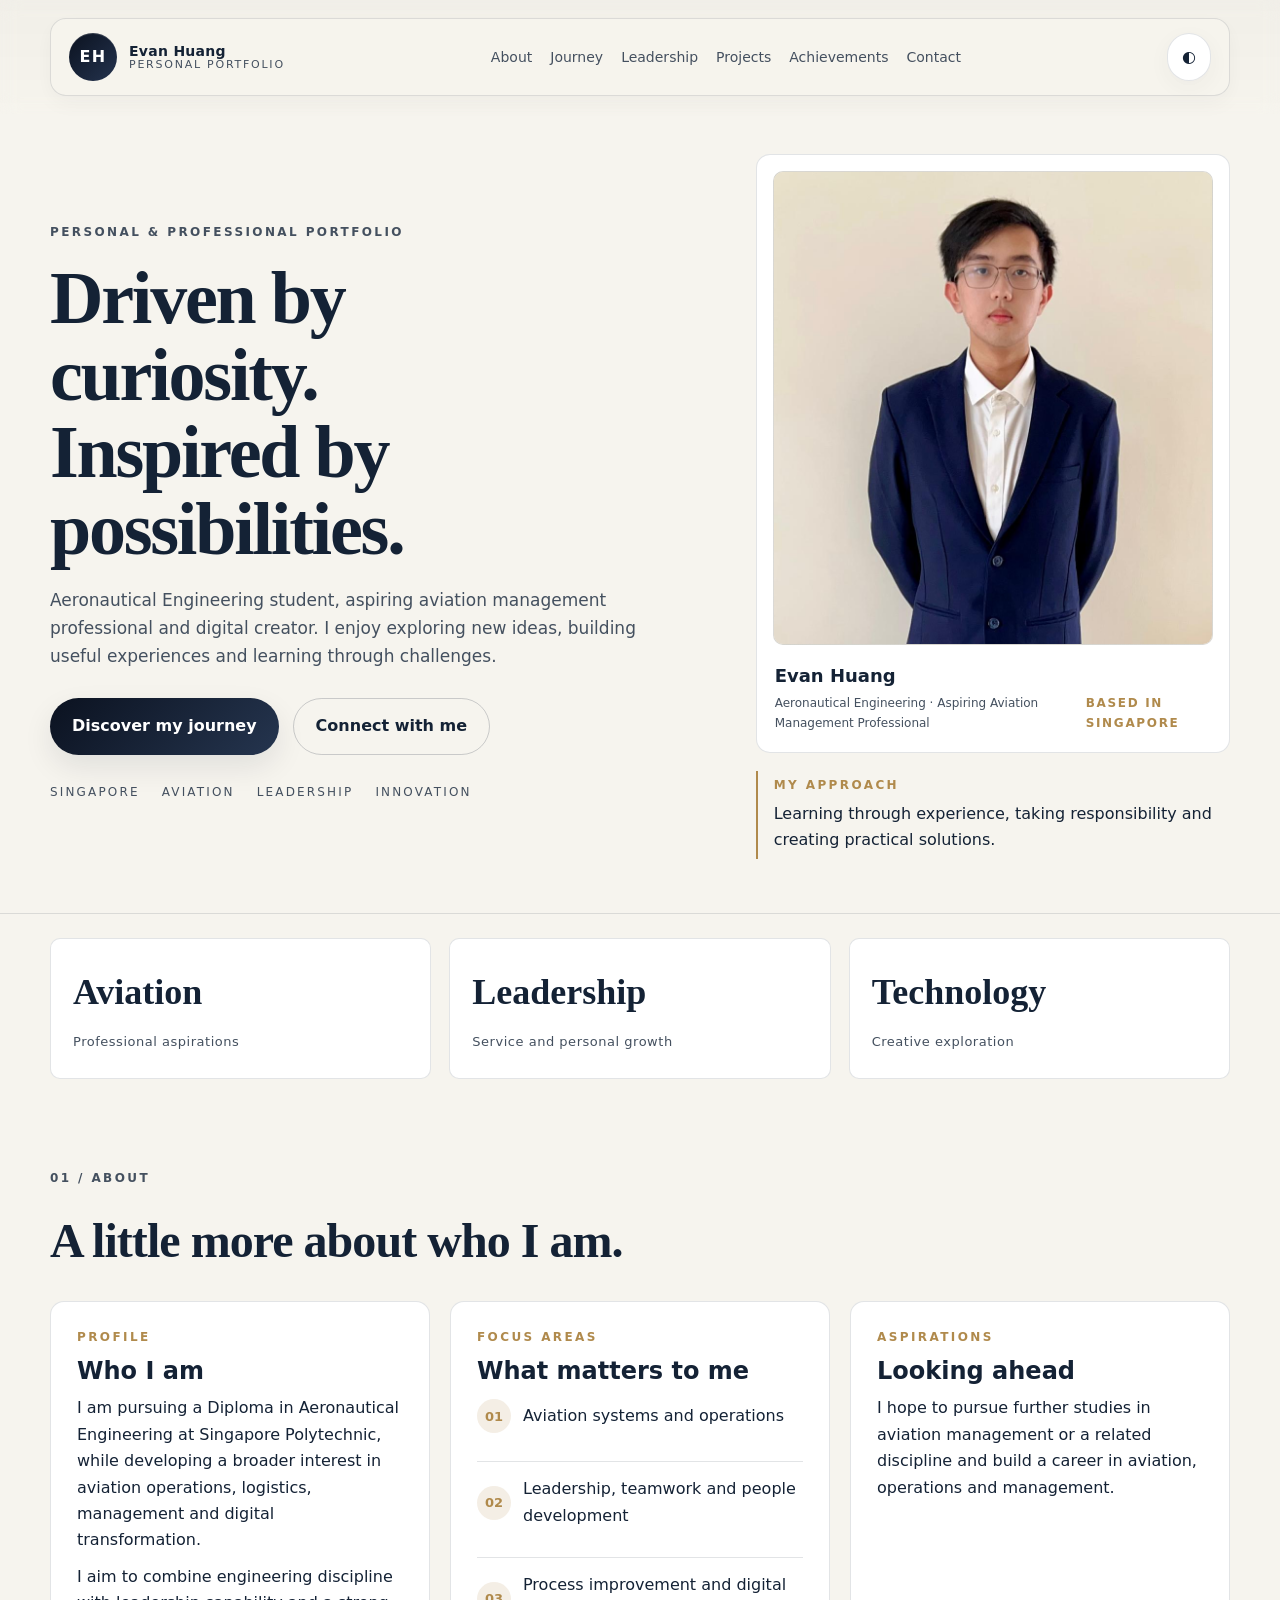
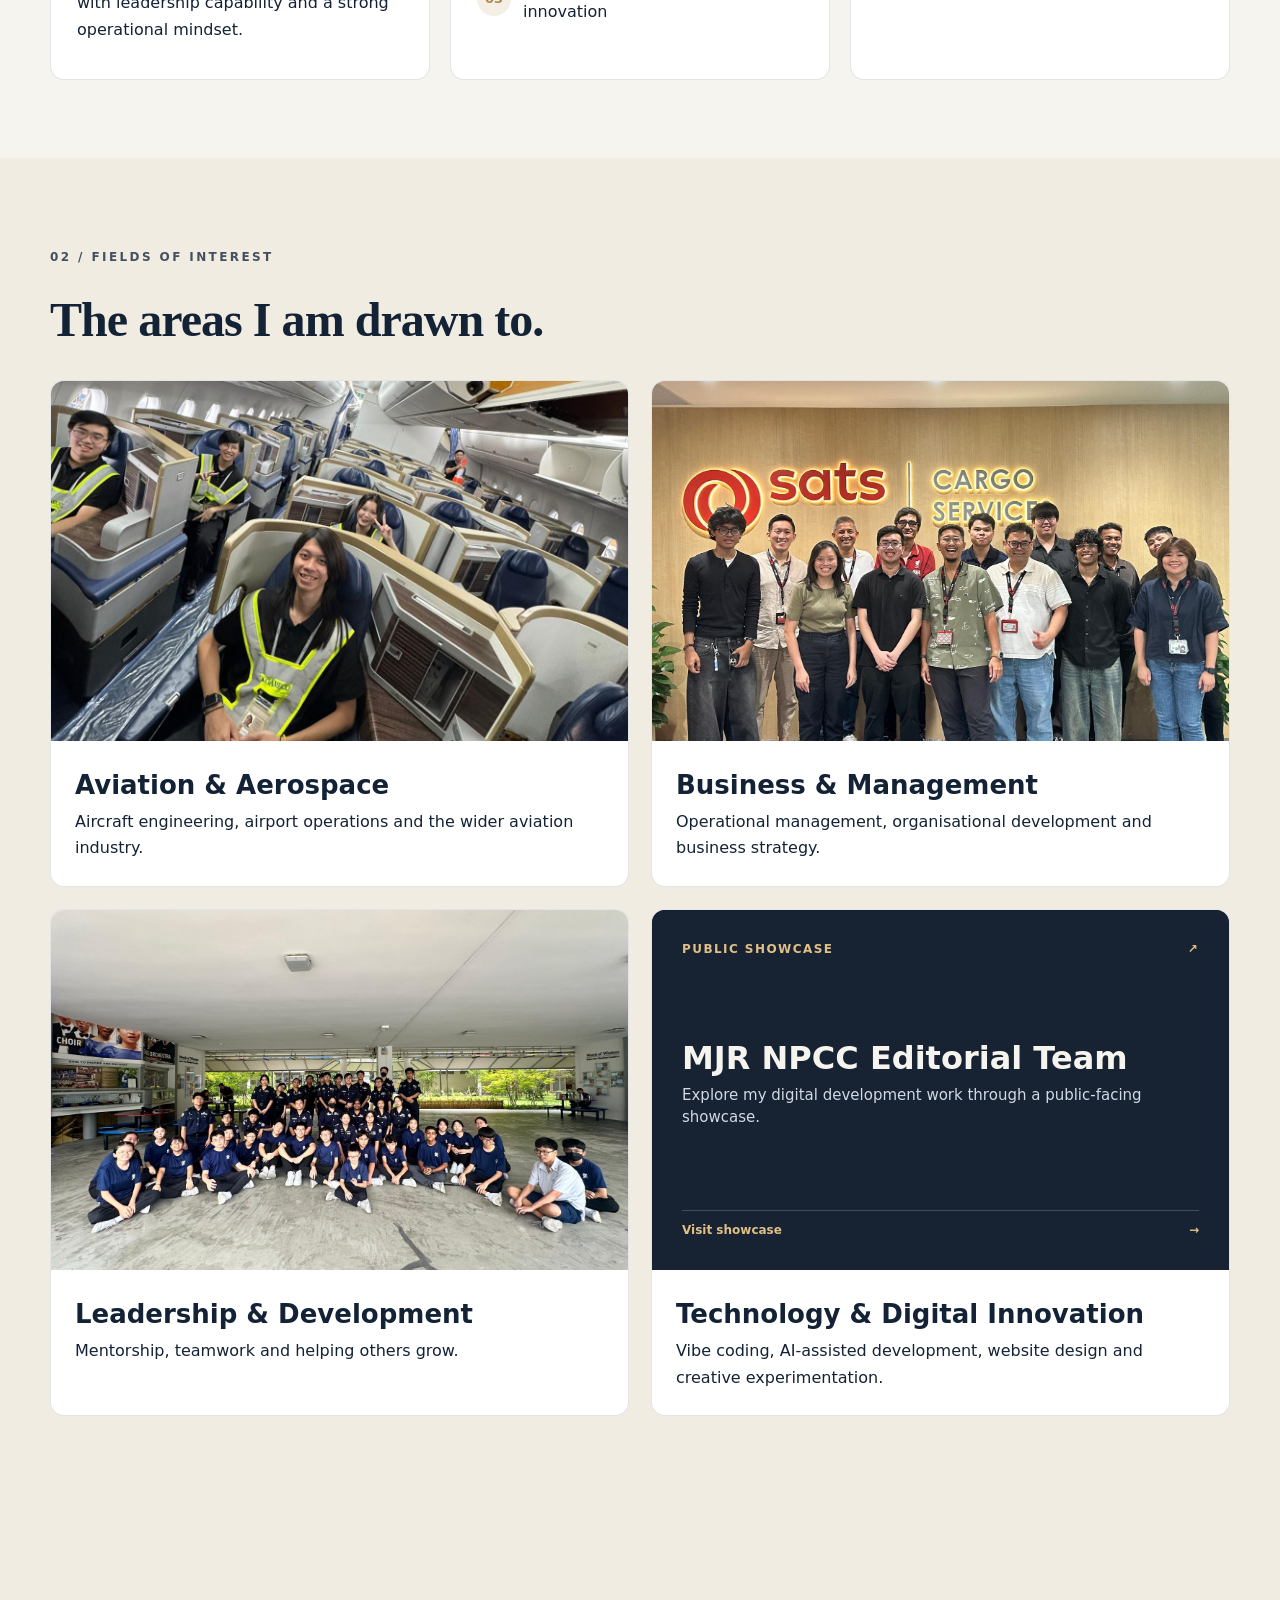
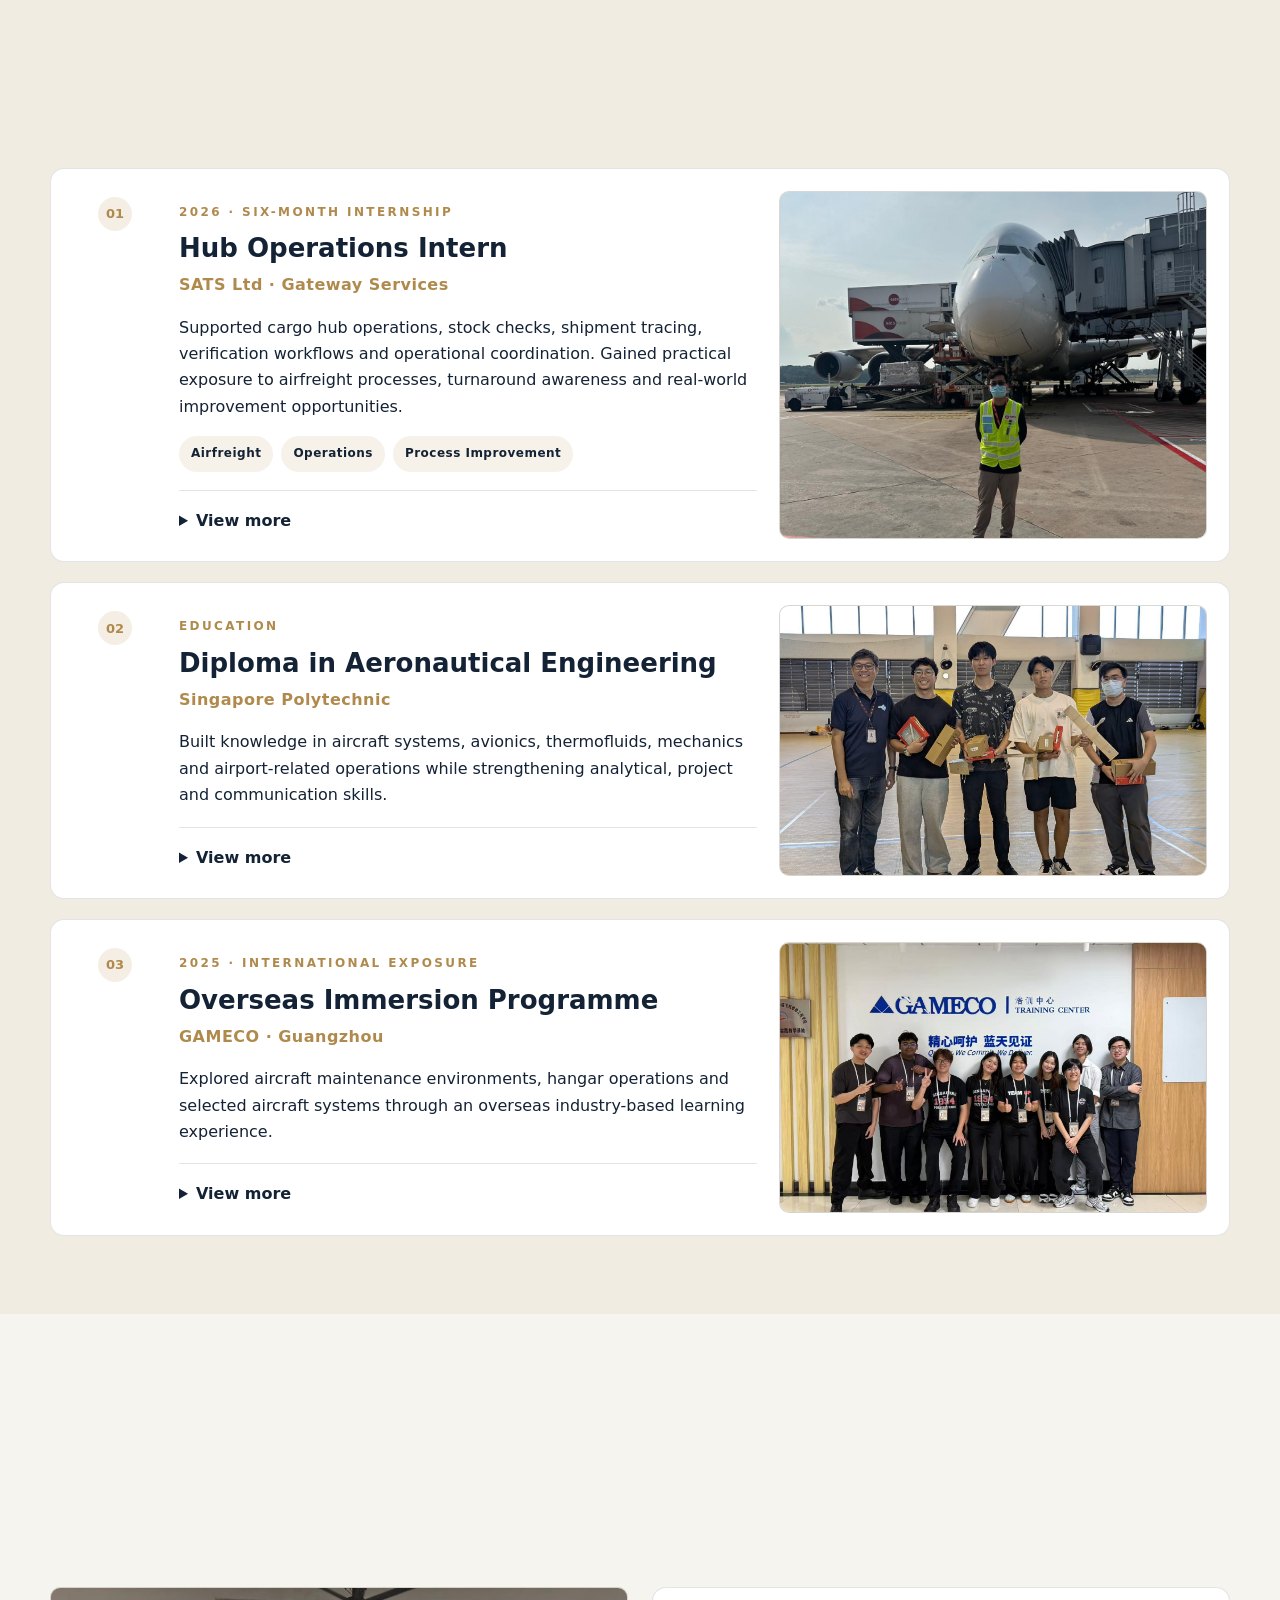
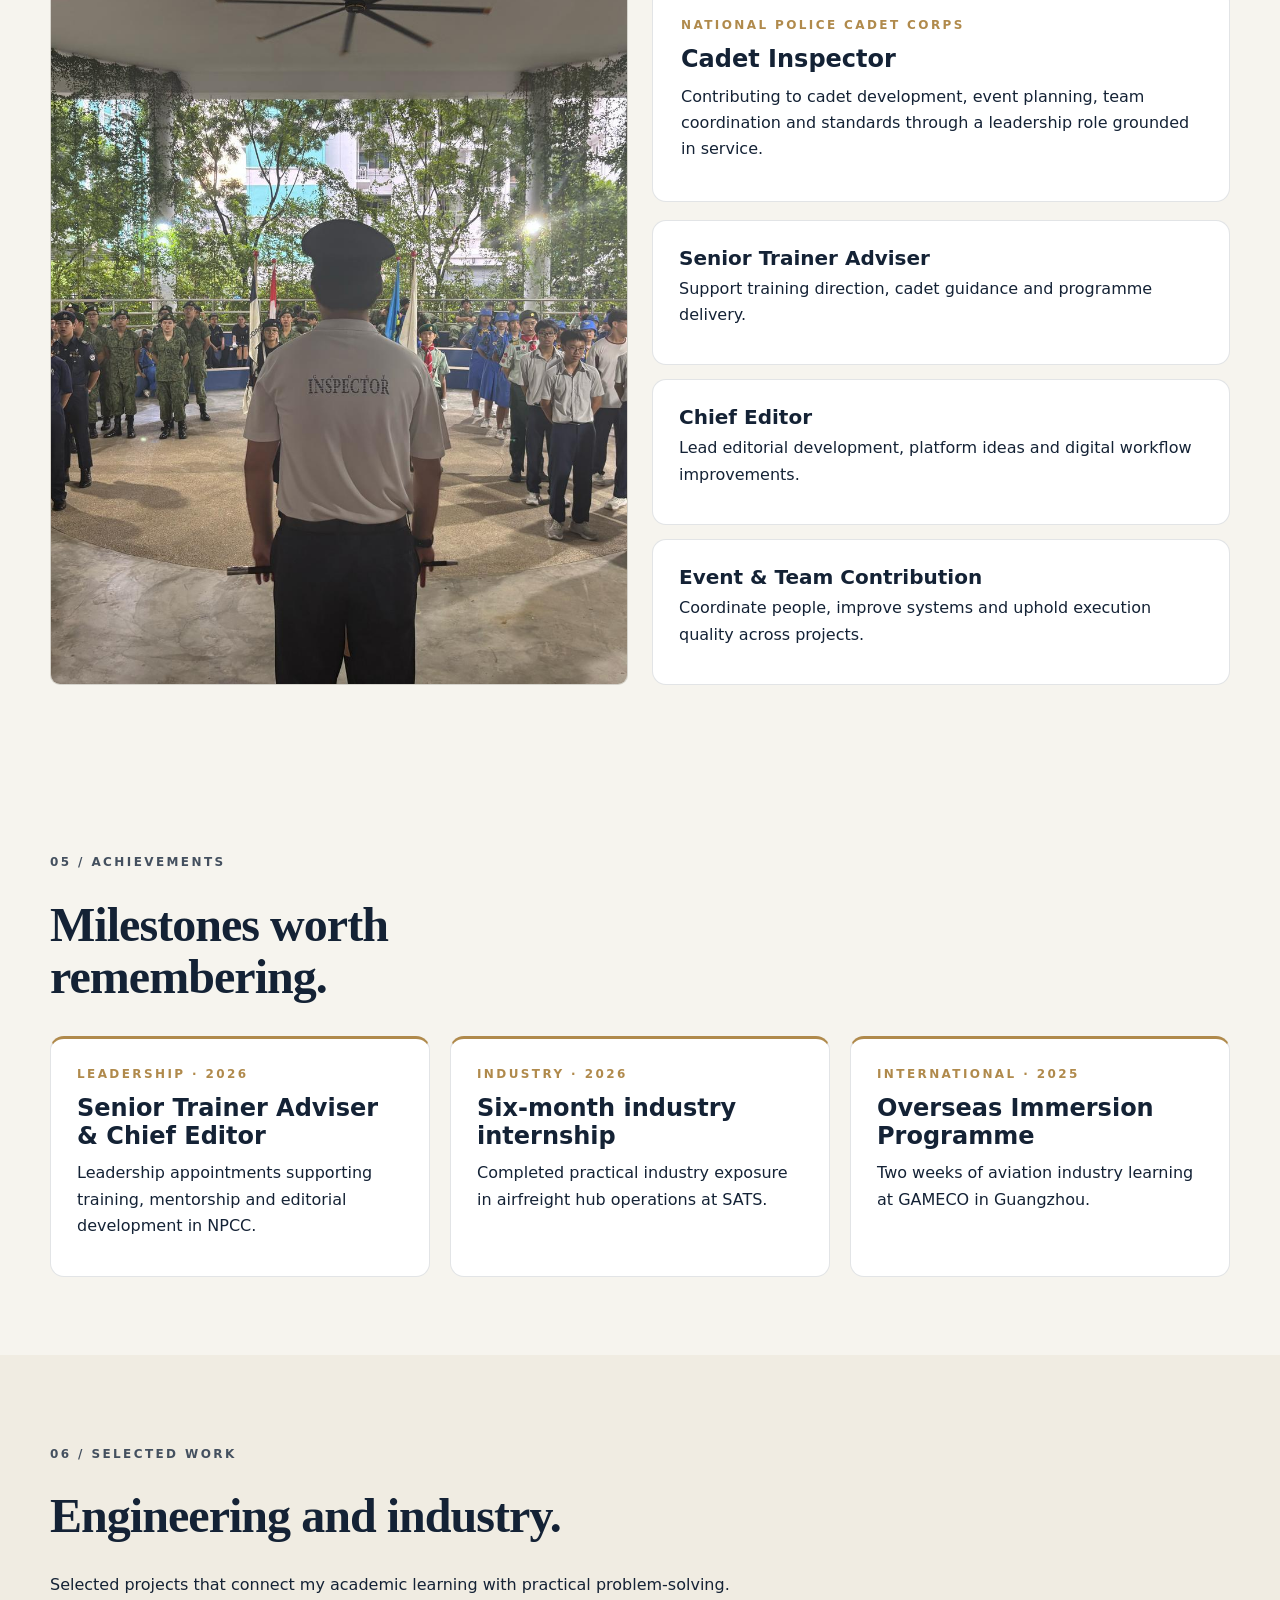
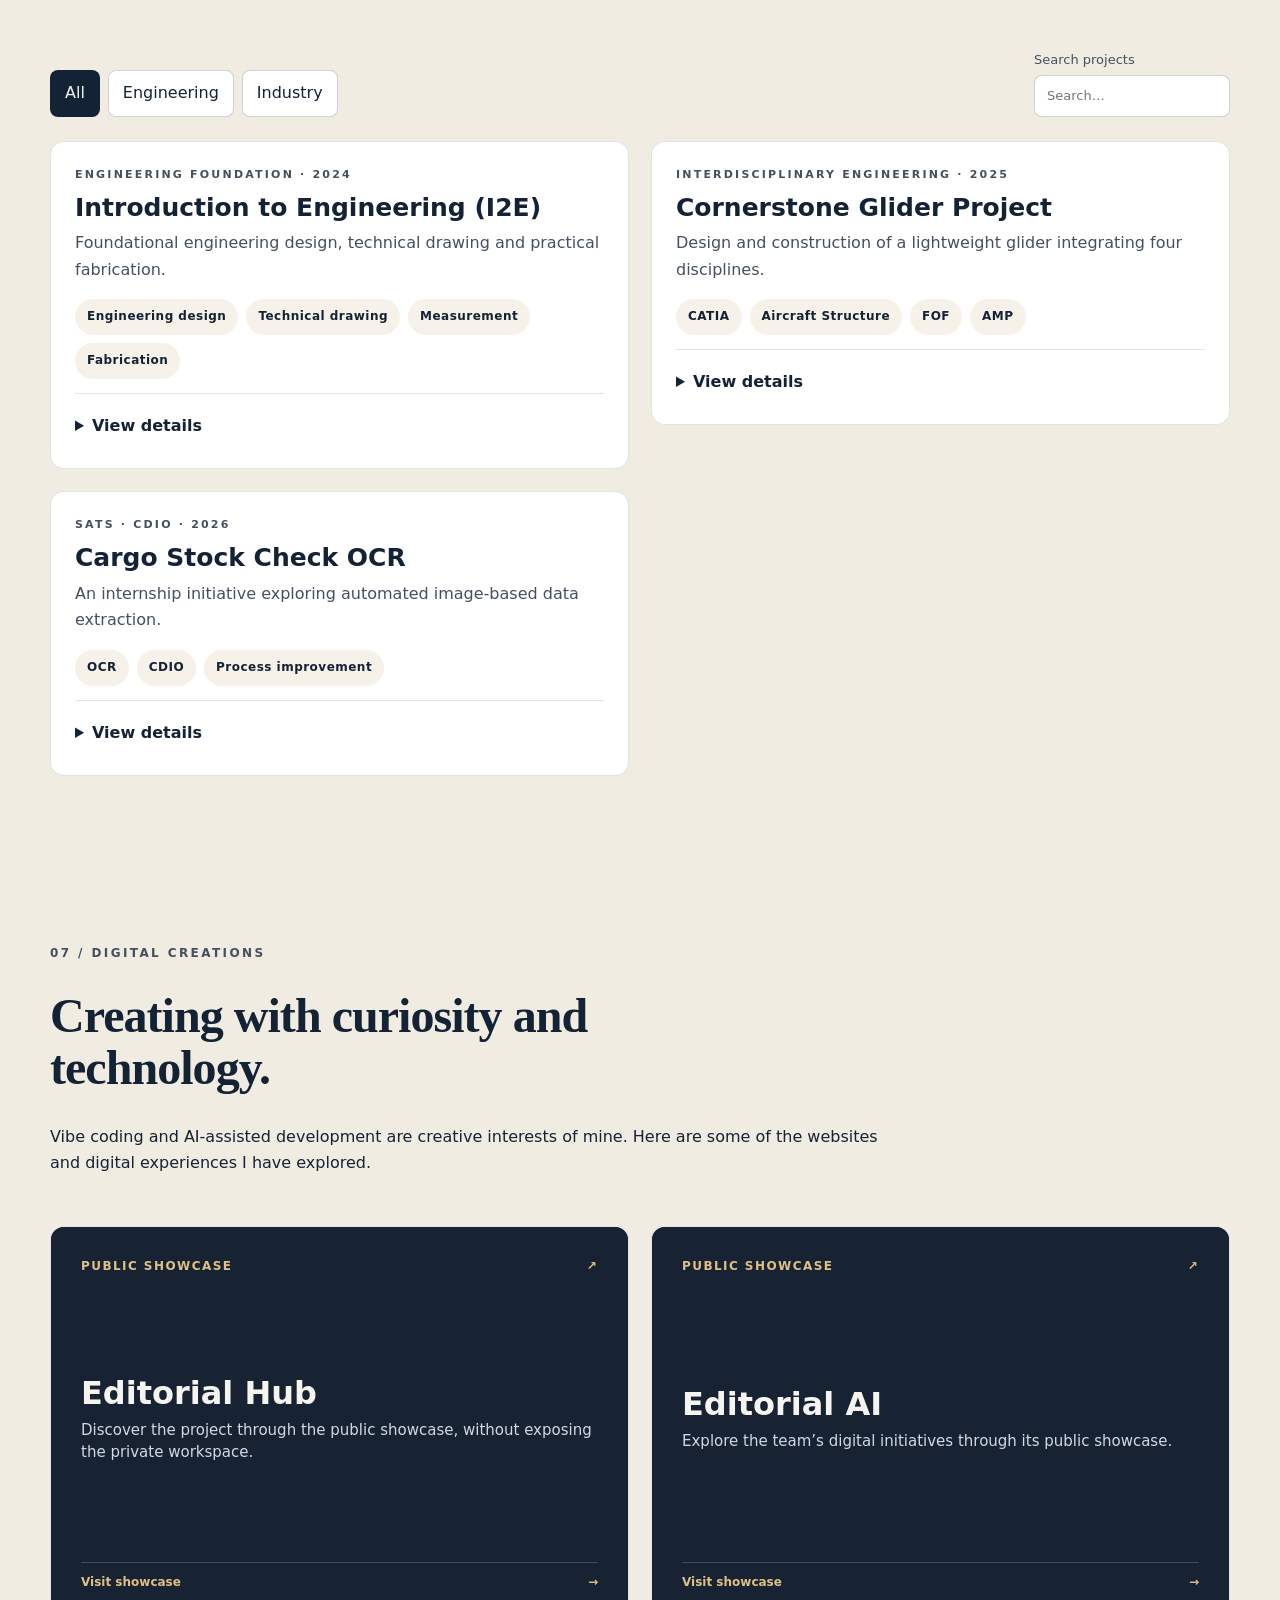
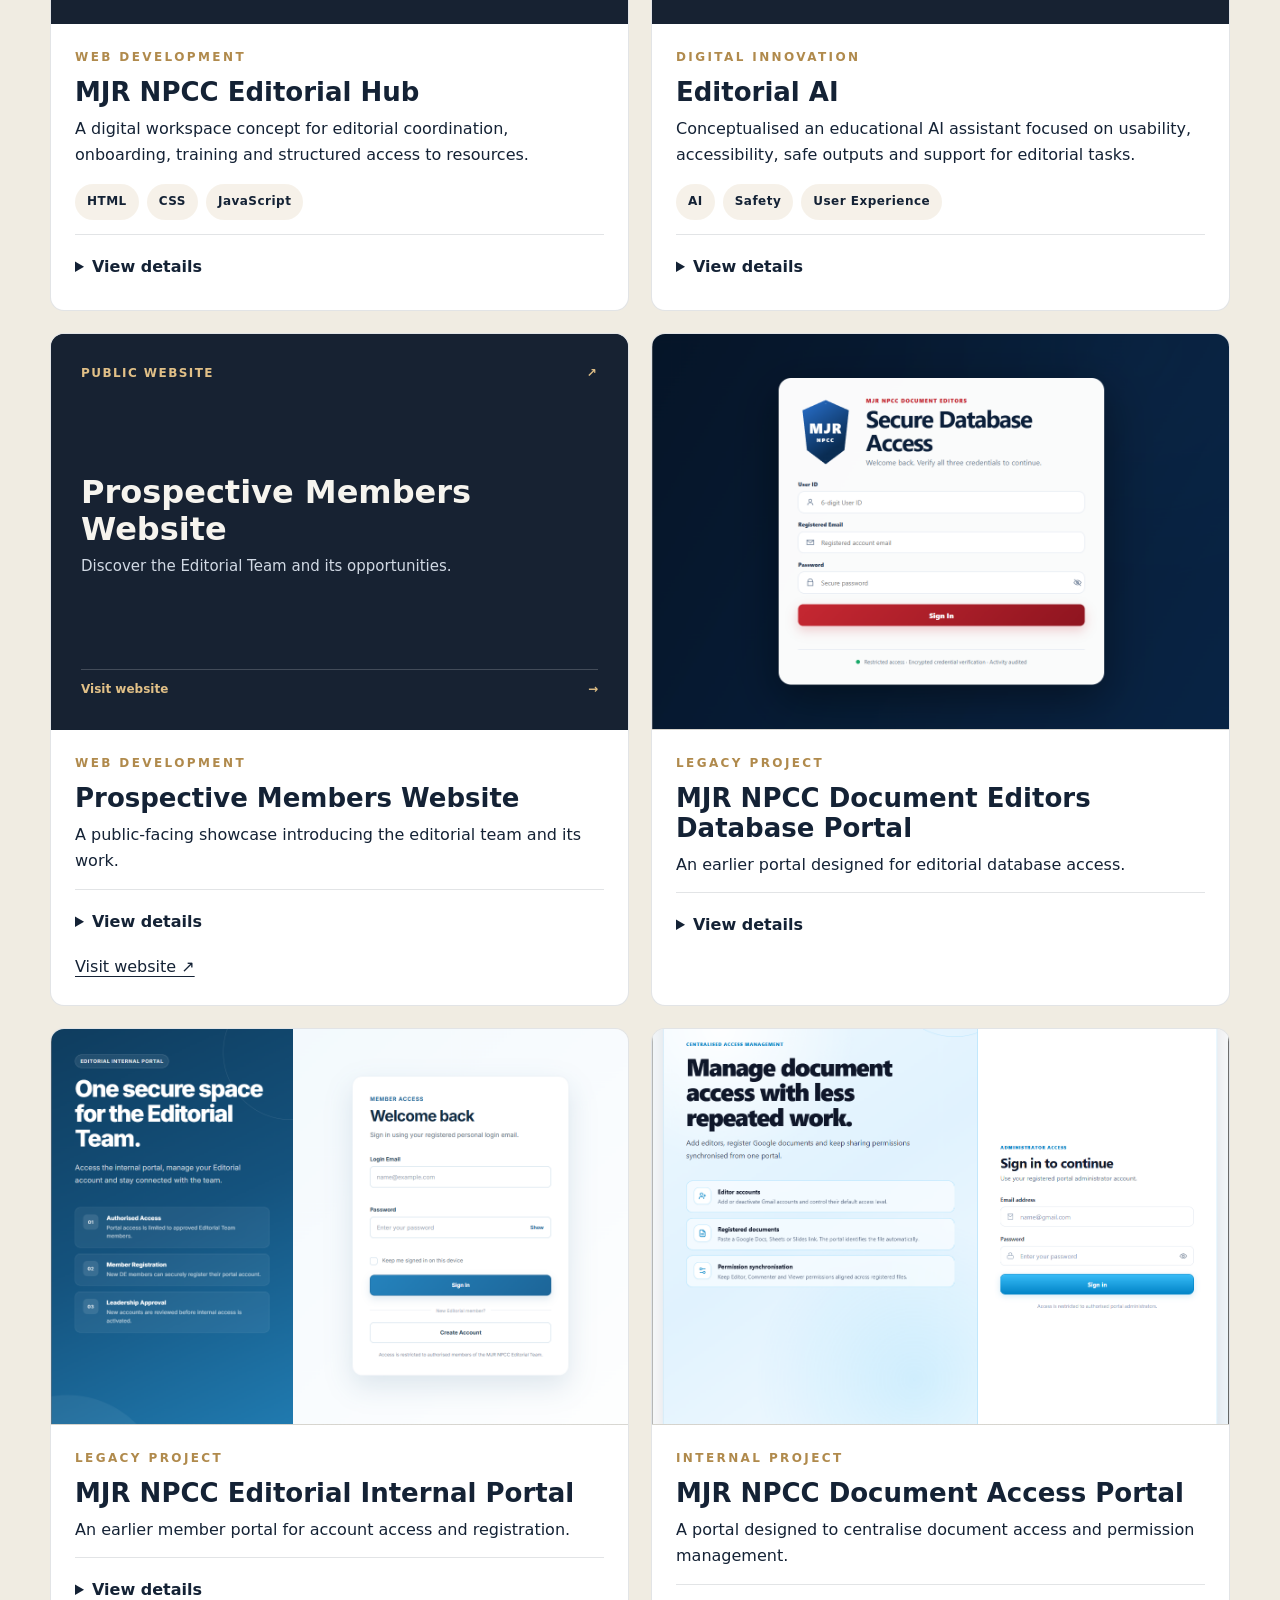
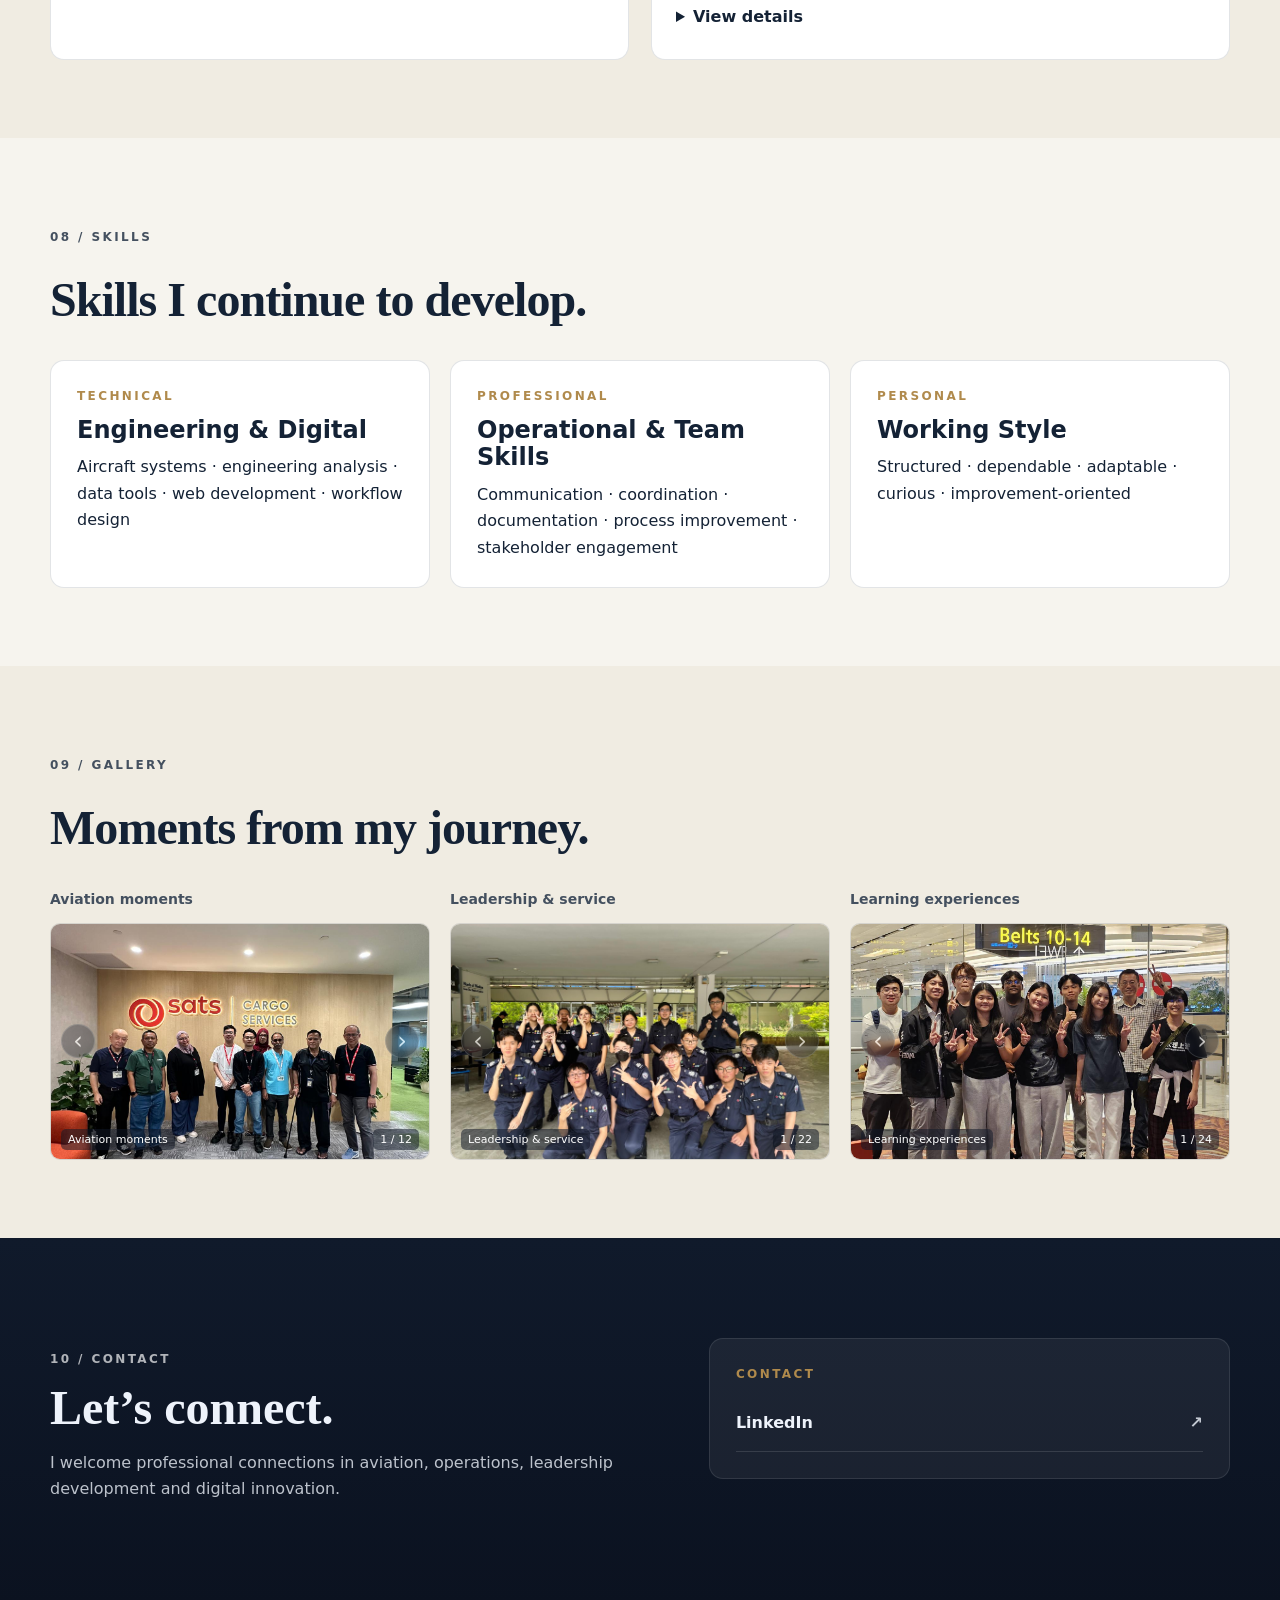
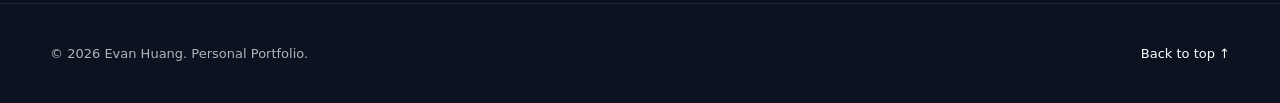
==== index.html @ db395f20 "Add files via upload" ====
<!DOCTYPE html>

<html lang="en">
<head>
<meta charset="utf-8"/>
<meta content="width=device-width, initial-scale=1" name="viewport"/>
<meta content="A personal portfolio exploring aviation, leadership, achievements and digital creativity." name="description"/>
<meta content="#0b1220" name="theme-color"/>
<title>Evan Huang | Personal Portfolio</title>
<link href="style.css" rel="stylesheet"/>
<script defer="" src="script.js"></script>
</head>
<body>
<a class="skip-link" href="#main">Skip to content</a>
<header class="site-header" id="top">
<div class="shell header-bar">
<a aria-label="Go to home section" class="brand" href="#home">
<span class="brand-mark">EH</span>
<span class="brand-copy">
<strong data-name="">Evan Huang</strong>
<small>Personal Portfolio</small>
</span>
</a>
<button aria-controls="siteNav" aria-expanded="false" class="menu-toggle" id="menuToggle">Menu</button>
<nav aria-label="Primary navigation" class="site-nav" id="siteNav"><a href="#about">About</a><a href="#journey">Journey</a><a href="#leadership">Leadership</a><a href="#work">Projects</a><a href="#achievements">Achievements</a><a href="#contact">Contact</a></nav>
<div class="header-actions">
<button aria-label="Switch colour theme" aria-pressed="false" class="theme-toggle" id="themeToggle" title="Switch colour theme">◐</button>
</div>
</div>
</header>
<main id="main">
<section class="hero" id="home">
<div class="shell hero-grid">
<div class="hero-copy">
<p class="kicker">PERSONAL &amp; PROFESSIONAL PORTFOLIO</p>
<h1>Driven by curiosity. Inspired by possibilities.</h1>
<p class="hero-intro">Aeronautical Engineering student, aspiring aviation management professional and digital creator. I enjoy exploring new ideas, building useful experiences and learning through challenges.</p>
<div class="hero-actions">
<a class="button button-primary" href="#journey">Discover my journey</a>
<a class="button button-secondary" href="#contact" id="resumeLink">View résumé</a>
</div>
<div class="hero-footnote">
<span>SINGAPORE</span>
<span>AVIATION</span>
<span>LEADERSHIP</span>
<span>INNOVATION</span>
</div>
</div>
<div class="hero-panel">
<div class="portrait-card">
<div class="media portrait-media" data-photo="portrait">
<img alt="Professional portrait" hidden=""/>
<div class="media-placeholder">
<span>01 / PORTRAIT</span>
<strong>EH</strong>
<small>Professional headshot</small>
</div>
</div>
<div class="portrait-meta">
<div>
<p data-name="">Evan Huang</p>
<span>Aeronautical Engineering · Aspiring Aviation Management Professional</span>
</div>
<strong class="availability">Based in Singapore</strong>
</div>
</div>
<div class="hero-note"><p class="mini-label">My approach</p><p>Learning through experience, taking responsibility and creating practical solutions.</p></div>
</div>
</div>
</section>
<section class="impact-strip">
<div class="shell impact-grid"><article><strong>Aviation</strong><span>Professional aspirations</span></article><article><strong>Leadership</strong><span>Service and personal growth</span></article><article><strong>Technology</strong><span>Creative exploration</span></article></div>
</section>
<section class="section" id="about">
<div class="shell">
<div class="section-head reveal">
<p class="section-index">01 / ABOUT</p>
<h2>A little more about who I am.</h2>
</div>
<div class="about-grid">
<article class="card reveal">
<p class="mini-label">Profile</p>
<h3>Who I am</h3>
<p>
              I am pursuing a Diploma in Aeronautical Engineering at Singapore Polytechnic, while developing a broader interest
              in aviation operations, logistics, management and digital transformation.
            </p>
<p>
              I aim to combine engineering discipline with leadership capability and a strong operational mindset.
            </p>
</article>
<article class="card reveal">
<p class="mini-label">Focus Areas</p>
<h3>What matters to me</h3>
<ul class="focus-list">
<li><span>01</span> Aviation systems and operations</li>
<li><span>02</span> Leadership, teamwork and people development</li>
<li><span>03</span> Process improvement and digital innovation</li>
</ul>
</article>
<article class="card reveal">
<p class="mini-label">Aspirations</p>
<h3>Looking ahead</h3>
<p>I hope to pursue further studies in aviation management or a related discipline and build a career in aviation, operations and management.</p>
</article>
</div>
</div>
</section><section class="section alt-section" id="interests"><div class="shell"><div class="section-head reveal"><p class="section-index">02 / FIELDS OF INTEREST</p><h2>The areas I am drawn to.</h2></div><div class="interest-grid"><article class="card interest-card reveal"><div class="media gallery-media" data-photo="aviation"><img alt="Aviation &amp; Aerospace" hidden=""/><div class="media-placeholder"><span>FIELD OF INTEREST</span><small>Photograph to be added</small></div></div><div class="project-body"><h3>Aviation &amp; Aerospace</h3><p>Aircraft engineering, airport operations and the wider aviation industry.</p></div></article><article class="card interest-card reveal"><div class="media gallery-media" data-photo="business"><img alt="Business &amp; Management" hidden=""/><div class="media-placeholder"><span>FIELD OF INTEREST</span><small>Photograph to be added</small></div></div><div class="project-body"><h3>Business &amp; Management</h3><p>Operational management, organisational development and business strategy.</p></div></article><article class="card interest-card reveal"><div class="media gallery-media" data-photo="people"><img alt="Leadership &amp; Development" hidden=""/><div class="media-placeholder"><span>FIELD OF INTEREST</span><small>Photograph to be added</small></div></div><div class="project-body"><h3>Leadership &amp; Development</h3><p>Mentorship, teamwork and helping others grow.</p></div></article><article class="card interest-card reveal"><div class="media gallery-media safe-preview"><a class="showcase-preview" href="https://mjr-npcc-editorial-hub-showcase.netlify.app/" rel="noopener noreferrer" target="_blank"><span class="preview-top"><span>PUBLIC SHOWCASE</span><span aria-hidden="true">↗</span></span><span class="preview-copy"><strong>MJR NPCC Editorial Team</strong><span>Explore my digital development work through a public-facing showcase.</span></span><span class="preview-bottom"><span>Visit showcase</span><span aria-hidden="true">→</span></span></a></div><div class="project-body"><h3>Technology &amp; Digital Innovation</h3><p>Vibe coding, AI-assisted development, website design and creative experimentation.</p></div></article></div></div></section>
<section class="section alt-section" id="journey">
<div class="shell">
<div class="section-head reveal">
<p class="section-index">03 / PROFESSIONAL &amp; ACADEMIC JOURNEY</p>
<h2>Experiences that have shaped my path.</h2>
</div>
<div class="timeline">
<article class="timeline-item reveal">
<div class="timeline-mark">
<span>01</span>
</div>
<div class="timeline-copy">
<p class="mini-label">2026 · Six-month internship</p>
<h3>Hub Operations Intern</h3>
<p class="organisation">SATS Ltd · Gateway Services</p>
<p>
                Supported cargo hub operations, stock checks, shipment tracing, verification workflows and operational coordination.
                Gained practical exposure to airfreight processes, turnaround awareness and real-world improvement opportunities.
              </p>
<div class="tag-row">
<span>Airfreight</span>
<span>Operations</span>
<span>Process Improvement</span>
</div>
<details class="more"><summary>View more</summary><p>During my six-month internship, I supported cargo stock checks, shipment tracing and verification, and operational coordination. My CDIO project explored OCR as a practical way to reduce repetitive manual work.</p></details></div>
<div class="timeline-media media" data-photo="sats">
<img alt="SATS internship image" hidden=""/>
<div class="media-placeholder">
<span>02 / INTERNSHIP</span>
<small>Operations photograph</small>
</div>
</div>
</article>
<article class="timeline-item reveal">
<div class="timeline-mark">
<span>02</span>
</div>
<div class="timeline-copy">
<p class="mini-label">Education</p>
<h3>Diploma in Aeronautical Engineering</h3>
<p class="organisation">Singapore Polytechnic</p>
<p>
                Built knowledge in aircraft systems, avionics, thermofluids, mechanics and airport-related operations while strengthening
                analytical, project and communication skills.
              </p>
<details class="more"><summary>View more</summary><p>My studies include aircraft systems, avionics, structures, propulsion, engineering analysis and airport operations. Practical work includes CAD modelling, laboratory experiments and a glider design project.</p></details></div>
<div class="timeline-media media" data-photo="education">
<img alt="Education image" hidden=""/>
<div class="media-placeholder">
<span>03 / EDUCATION</span>
<small>Campus visual</small>
</div>
</div>
</article>
<article class="timeline-item reveal">
<div class="timeline-mark">
<span>03</span>
</div>
<div class="timeline-copy">
<p class="mini-label">2025 · International exposure</p>
<h3>Overseas Immersion Programme</h3>
<p class="organisation">GAMECO · Guangzhou</p>
<p>
                Explored aircraft maintenance environments, hangar operations and selected aircraft systems through an overseas industry-based
                learning experience.
              </p>
<details class="more"><summary>View more</summary><p>The two-week programme in 2025 included exposure to aircraft maintenance hangars, aircraft systems, cockpit environments and engine and wheel maintenance facilities.</p></details></div>
<div class="timeline-media media" data-photo="gameco">
<img alt="GAMECO immersion image" hidden=""/>
<div class="media-placeholder">
<span>04 / GLOBAL EXPOSURE</span>
<small>Industry immersion</small>
</div>
</div>
</article>
</div>
</div>
</section>
<section class="section" id="leadership">
<div class="shell">
<div class="section-head reveal">
<p class="section-index">04 / LEADERSHIP &amp; SERVICE</p>
<h2>Growing through service and responsibility.</h2>
</div>
<div class="leadership-layout">
<div class="media leadership-main reveal" data-photo="leadership">
<img alt="Leadership photograph" hidden=""/>
<div class="media-placeholder">
<span>05 / LEADERSHIP</span>
<small>Leadership image</small>
</div>
</div>
<div class="leadership-copy reveal">
<article class="card emphasis-card">
<p class="mini-label">National Police Cadet Corps</p>
<h3>Cadet Inspector</h3>
<p>
                Contributing to cadet development, event planning, team coordination and standards through a leadership role grounded in service.
              </p>
</article>
<div class="role-list">
<article class="card role-card">
<h4>Senior Trainer Adviser</h4>
<p>Support training direction, cadet guidance and programme delivery.</p>
</article>
<article class="card role-card">
<h4>Chief Editor</h4>
<p>Lead editorial development, platform ideas and digital workflow improvements.</p>
</article>
<article class="card role-card">
<h4>Event &amp; Team Contribution</h4>
<p>Coordinate people, improve systems and uphold execution quality across projects.</p>
</article>
</div>
</div>
</div>
</div>
</section><section class="section" id="achievements"><div class="shell"><div class="section-head reveal"><p class="section-index">05 / ACHIEVEMENTS</p><h2>Milestones worth remembering.</h2></div><div class="achievement-grid"><article class="card reveal"><p class="mini-label">Leadership · 2026</p><h3>Senior Trainer Adviser &amp; Chief Editor</h3><p>Leadership appointments supporting training, mentorship and editorial development in NPCC.</p></article><article class="card reveal"><p class="mini-label">Industry · 2026</p><h3>Six-month industry internship</h3><p>Completed practical industry exposure in airfreight hub operations at SATS.</p></article><article class="card reveal"><p class="mini-label">International · 2025</p><h3>Overseas Immersion Programme</h3><p>Two weeks of aviation industry learning at GAMECO in Guangzhou.</p></article></div><div class="certificate-area reveal" hidden="" id="certificateArea"><h3>Awards &amp; certifications</h3><div class="gallery-grid" id="certificateGrid"></div></div></div></section>
<section class="section alt-section" id="work"><div class="shell"><div class="section-head"><p class="section-index">06 / SELECTED WORK</p><h2>Engineering and industry.</h2><p>Selected projects that connect my academic learning with practical problem-solving.</p></div><div class="archive-toolbar"><div aria-label="Project categories" class="filter-group"><button aria-pressed="true" data-filter="all" type="button">All</button><button aria-pressed="false" data-filter="engineering" type="button">Engineering</button><button aria-pressed="false" data-filter="industry" type="button">Industry</button></div><label class="search-label">Search projects <input id="projectSearch" placeholder="Search…" type="search"/></label></div><div class="project-grid" id="workGrid"></div><p hidden="" id="noProjects">No matching projects.</p></div></section><section class="section alt-section" id="projects">
<div class="shell">
<div class="section-head reveal">
<p class="section-index">07 / DIGITAL CREATIONS</p>
<h2>Creating with curiosity and technology.</h2>
<p>Vibe coding and AI-assisted development are creative interests of mine. Here are some of the websites and digital experiences I have explored.</p></div>
<div class="project-grid">
<article class="project-card card reveal">
<div class="media safe-preview"><a class="showcase-preview" href="https://mjr-npcc-editorial-hub-showcase.netlify.app/" rel="noopener noreferrer" target="_blank"><span class="preview-top"><span>PUBLIC SHOWCASE</span><span aria-hidden="true">↗</span></span><span class="preview-copy"><strong>Editorial Hub</strong><span>Discover the project through the public showcase, without exposing the private workspace.</span></span><span class="preview-bottom"><span>Visit showcase</span><span aria-hidden="true">→</span></span></a></div>
<div class="project-body">
<p class="mini-label">Web Development</p>
<h3>MJR NPCC Editorial Hub</h3>
<p>
                A digital workspace concept for editorial coordination, onboarding, training and structured access to resources.
              </p>
<div class="tag-row">
<span>HTML</span>
<span>CSS</span>
<span>JavaScript</span>
</div>
<details class="more">
<summary>View details</summary>
<p>
                  Focused on improving user flow, access structure and the overall member experience within a private organisational environment.
                </p>
</details>
</div>
</article>
<article class="project-card card reveal">
<div class="media safe-preview"><a class="showcase-preview" href="https://mjr-npcc-editorial-hub-showcase.netlify.app/" rel="noopener noreferrer" target="_blank"><span class="preview-top"><span>PUBLIC SHOWCASE</span><span aria-hidden="true">↗</span></span><span class="preview-copy"><strong>Editorial AI</strong><span>Explore the team’s digital initiatives through its public showcase.</span></span><span class="preview-bottom"><span>Visit showcase</span><span aria-hidden="true">→</span></span></a></div>
<div class="project-body">
<p class="mini-label">Digital Innovation</p>
<h3>Editorial AI</h3>
<p>
                Conceptualised an educational AI assistant focused on usability, accessibility, safe outputs and support for editorial tasks.
              </p>
<div class="tag-row">
<span>AI</span>
<span>Safety</span>
<span>User Experience</span>
</div>
<details class="more">
<summary>View details</summary>
<p>
                  The initiative emphasised responsible use, customisation and a structured, approachable interface for young users.
                </p>
</details>
</div>
</article>
<article class="project-card card"><div class="media safe-preview"><a class="showcase-preview" href="https://mjr-npcc-de-prospective-website.netlify.app/" rel="noopener noreferrer" target="_blank"><span class="preview-top">PUBLIC WEBSITE <span>↗</span></span><span class="preview-copy"><strong>Prospective Members Website</strong><span>Discover the Editorial Team and its opportunities.</span></span><span class="preview-bottom">Visit website <span>→</span></span></a></div><div class="project-body"><p class="mini-label">Web development</p><h3>Prospective Members Website</h3><p>A public-facing showcase introducing the editorial team and its work.</p><details class="more"><summary>View details</summary><p>Designed to communicate the team's purpose and opportunities while separating public information from private operational content.</p></details><a class="text-link" href="https://mjr-npcc-de-prospective-website.netlify.app/" rel="noopener noreferrer" target="_blank">Visit website ↗</a></div></article><article class="project-card card"><div class="media portal-media" data-photo="database"><img alt="MJR NPCC Document Editors Database Portal login interface" hidden=""/><div class="media-placeholder"><span>INTERFACE PREVIEW</span></div></div><div class="project-body"><p class="mini-label">Legacy project</p><h3>MJR NPCC Document Editors Database Portal</h3><p>An earlier portal designed for editorial database access.</p><details class="more"><summary>View details</summary><p>Login interface shown for design documentation. Internal screens are not published.</p></details></div></article><article class="project-card card"><div class="media portal-media" data-photo="internal"><img alt="MJR NPCC Editorial Internal Portal login interface" hidden=""/><div class="media-placeholder"><span>INTERFACE PREVIEW</span></div></div><div class="project-body"><p class="mini-label">Legacy project</p><h3>MJR NPCC Editorial Internal Portal</h3><p>An earlier member portal for account access and registration.</p><details class="more"><summary>View details</summary><p>Login interface shown for design documentation. Internal screens are not published.</p></details></div></article><article class="project-card card"><div class="media portal-media" data-photo="access"><img alt="MJR NPCC Document Access Portal login interface" hidden=""/><div class="media-placeholder"><span>INTERFACE PREVIEW</span></div></div><div class="project-body"><p class="mini-label">Internal project</p><h3>MJR NPCC Document Access Portal</h3><p>A portal designed to centralise document access and permission management.</p><details class="more"><summary>View details</summary><p>Login interface shown for design documentation. Internal screens are not published.</p></details></div></article></div>
</div>
</section>
<section class="section" id="capabilities">
<div class="shell">
<div class="section-head reveal">
<p class="section-index">08 / SKILLS</p>
<h2>Skills I continue to develop.</h2>
</div>
<div class="capability-grid">
<article class="card reveal">
<p class="mini-label">Technical</p>
<h3>Engineering &amp; Digital</h3>
<p>Aircraft systems · engineering analysis · data tools · web development · workflow design</p>
</article>
<article class="card reveal">
<p class="mini-label">Professional</p>
<h3>Operational &amp; Team Skills</h3>
<p>Communication · coordination · documentation · process improvement · stakeholder engagement</p>
</article>
<article class="card reveal">
<p class="mini-label">Personal</p>
<h3>Working Style</h3>
<p>Structured · dependable · adaptable · curious · improvement-oriented</p>
</article>
</div>
</div>
</section><section class="section alt-section" id="gallery"><div class="shell"><div class="section-head reveal"><p class="section-index">09 / GALLERY</p><h2>Moments from my journey.</h2></div><div class="gallery-grid single-gallery-grid"><div class="collection" data-gallery="aviationGallery" hidden=""><div class="collection-head"><h4>Aviation moments</h4></div></div><div class="collection" data-gallery="leadershipGallery" hidden=""><div class="collection-head"><h4>Leadership &amp; service</h4></div></div><div class="collection" data-gallery="learningGallery" hidden=""><div class="collection-head"><h4>Learning experiences</h4></div></div></div></div></section>
<section class="contact-section" id="contact">
<div class="shell contact-grid">
<div class="contact-copy reveal">
<p class="section-index light">10 / CONTACT</p>
<h2>Let’s connect.</h2>
<p>
            I welcome professional connections in aviation, operations, leadership development and digital innovation.
          </p>
</div>
<div class="contact-panel card reveal">
<p class="mini-label">Contact</p>
<div class="contact-links">
<a hidden="" id="emailLink">Email <span>↗</span></a>
<a hidden="" id="linkedinLink">LinkedIn <span>↗</span></a>
<a hidden="" id="resumePanelLink">Résumé <span>↗</span></a>
<p id="contactFallback">Contact details will be available when added.</p>
</div>
</div>
</div>
</section>
</main>
<footer class="site-footer">
<div class="shell footer-bar">
<p>© <span id="currentYear"></span> <span data-name="">Evan Huang</span>. Personal Portfolio.</p>
<a href="#home">Back to top ↑</a>
</div>
</footer>
<dialog aria-label="Photograph viewer" id="photoViewer"><div class="viewer-top"><span id="viewerCounter"></span><button aria-label="Close photograph viewer" id="viewerClose" type="button">Close ×</button></div><div class="viewer-stage"><button aria-label="Previous photograph" id="viewerPrev" type="button">←</button><img alt="" id="viewerImage"/><button aria-label="Next photograph" id="viewerNext" type="button">→</button></div><p id="viewerCaption"></p></dialog></body>
</html>
---- style.css ----
:root{
  --bg:#f6f4ee;
  --bg-elev:#ffffff;
  --bg-soft:#f0ece2;
  --ink:#142235;
  --ink-soft:#44505f;
  --line:rgba(20,34,53,.12);
  --line-strong:rgba(20,34,53,.2);
  --nav-bg:rgba(246,244,238,.78);
  --accent:#b08a4c;
  --accent-2:#caa56d;
  --dark:#0b1220;
  --dark-2:#111b2f;
  --light:#f9f7f1;
  --shadow:0 18px 45px rgba(15,23,42,.08);
  --shadow-strong:0 26px 70px rgba(15,23,42,.12);
  --radius-lg:28px;
  --radius-md:18px;
  --radius-sm:12px;
  --hero-gradient:radial-gradient(circle at top right, rgba(203,168,104,.22), transparent 34%), linear-gradient(180deg,#f8f6ef 0%,#f3efe5 100%);
}
body.dark{
  --bg:#0b1220;
  --bg-elev:#121c30;
  --bg-soft:#0f1828;
  --ink:#eef3fb;
  --ink-soft:#b7c0cf;
  --line:rgba(255,255,255,.09);
  --line-strong:rgba(255,255,255,.18);
  --nav-bg:rgba(11,18,32,.78);
  --accent:#d1a866;
  --accent-2:#e1c087;
  --dark:#f8f8f8;
  --dark-2:#ffffff;
  --light:#111b2f;
  --shadow:0 18px 45px rgba(0,0,0,.24);
  --shadow-strong:0 26px 70px rgba(0,0,0,.34);
  --hero-gradient:radial-gradient(circle at top right, rgba(209,168,102,.18), transparent 34%), linear-gradient(180deg,#0d1526 0%,#0b1220 100%);
}
*{box-sizing:border-box}
html{scroll-behavior:smooth}
body{
  margin:0;
  font-family:Inter, ui-sans-serif, system-ui, -apple-system, BlinkMacSystemFont, "Segoe UI", sans-serif;
  color:var(--ink);
  background:var(--bg);
  line-height:1.65;
  -webkit-font-smoothing:antialiased;
  text-rendering:optimizeLegibility;
}
a{color:inherit;text-decoration:none}
img{display:block;max-width:100%}
button,input,select{font:inherit}
button{cursor:pointer}
code{font-family:ui-monospace,SFMono-Regular,Consolas,monospace}
.shell{width:min(1180px, calc(100% - 48px));margin-inline:auto}
.skip-link{
  position:absolute;left:-999px;top:auto;width:1px;height:1px;overflow:hidden
}
.skip-link:focus{
  left:16px;top:16px;width:auto;height:auto;padding:10px 14px;z-index:100;background:var(--bg-elev);border:1px solid var(--line-strong)
}
.site-header{
  position:sticky;top:0;z-index:50;padding:18px 0;background:linear-gradient(to bottom, rgba(0,0,0,.02), rgba(0,0,0,0));backdrop-filter:saturate(120%) blur(10px)
}
.header-bar{
  display:grid;grid-template-columns:auto 1fr auto;gap:20px;align-items:center;padding:14px 18px;background:var(--nav-bg);border:1px solid var(--line);border-radius:999px;box-shadow:var(--shadow)
}
.brand{display:flex;align-items:center;gap:12px;min-width:0}
.brand-mark{
  width:48px;height:48px;border-radius:50%;display:grid;place-items:center;font-weight:800;letter-spacing:.08em;background:linear-gradient(135deg,var(--dark),#24334e);color:white;box-shadow:inset 0 1px 0 rgba(255,255,255,.15)
}
body.dark .brand-mark{background:linear-gradient(135deg,#f0f2f6,#c0c9d8);color:#0b1220}
.brand-copy{display:flex;flex-direction:column;line-height:1.15}
.brand-copy strong{font-size:14px;letter-spacing:.02em}
.brand-copy small{font-size:11px;text-transform:uppercase;letter-spacing:.16em;color:var(--ink-soft)}
.site-nav{display:flex;justify-content:center;gap:26px;align-items:center}
.site-nav a{font-size:14px;color:var(--ink-soft);position:relative;padding:6px 0;transition:color .25s ease}
.site-nav a::after{content:"";position:absolute;left:0;bottom:0;width:100%;height:1px;background:var(--accent);transform:scaleX(0);transform-origin:left;transition:transform .25s ease}
.site-nav a:hover,.site-nav a.active{color:var(--ink)}
.site-nav a:hover::after,.site-nav a.active::after{transform:scaleX(1)}
.header-actions{display:flex;align-items:center;gap:12px}
.theme-toggle,.menu-toggle,.editor-launch,.editor-panel button{
  appearance:none;border:1px solid var(--line);background:var(--bg-elev);color:var(--ink);border-radius:999px;padding:10px 14px;box-shadow:var(--shadow);transition:transform .2s ease, border-color .2s ease, background .2s ease
}
.theme-toggle:hover,.menu-toggle:hover,.editor-launch:hover,.editor-panel button:hover{transform:translateY(-1px);border-color:var(--line-strong)}
.menu-toggle{display:none}
.hero{
  position:relative;overflow:hidden;background:var(--hero-gradient);padding:48px 0 36px;border-bottom:1px solid var(--line)
}
.hero::before,
.hero::after{
  content:"";position:absolute;border-radius:50%;filter:blur(18px);pointer-events:none;opacity:.5
}
.hero::before{width:300px;height:300px;right:-90px;top:40px;background:rgba(194,160,95,.18)}
.hero::after{width:220px;height:220px;left:-60px;bottom:40px;background:rgba(20,34,53,.07)}
.hero-grid{display:grid;grid-template-columns:1.15fr .85fr;gap:34px;align-items:center;min-height:min(760px, calc(100vh - 140px))}
.kicker,.section-index,.mini-label{
  font-size:12px;font-weight:700;letter-spacing:.2em;text-transform:uppercase
}
.kicker,.section-index{color:var(--ink-soft);display:flex;align-items:center;gap:12px}
.kicker span{width:44px;height:1px;background:var(--accent)}
.hero-copy h1{
  margin:18px 0 18px;font-size:clamp(42px,7vw,76px);line-height:.98;max-width:11ch;font-family:Iowan Old Style, Palatino Linotype, Book Antiqua, Georgia, serif;font-weight:700;letter-spacing:-.03em
}
.hero-intro{max-width:62ch;font-size:17px;color:var(--ink-soft)}
.hero-actions{display:flex;flex-wrap:wrap;gap:14px;margin:28px 0 28px}
.button{
  display:inline-flex;align-items:center;justify-content:center;gap:10px;padding:14px 22px;border-radius:999px;font-weight:700;transition:transform .2s ease, box-shadow .2s ease, border-color .2s ease
}
.button:hover{transform:translateY(-2px)}
.button-primary{background:linear-gradient(135deg,var(--dark),#25354f);color:white;box-shadow:var(--shadow-strong)}
body.dark .button-primary{background:linear-gradient(135deg,#f3f5f8,#cdd6e4);color:#0b1220}
.button-secondary{border:1px solid var(--line-strong);background:transparent}
.hero-footnote{display:flex;flex-wrap:wrap;gap:18px 22px;color:var(--ink-soft);font-size:12px;letter-spacing:.18em;text-transform:uppercase}
.hero-panel{display:grid;gap:18px}
.portrait-card,.card,.timeline-item,.project-card,.contact-panel{
  background:var(--bg-elev);border:1px solid var(--line);box-shadow:var(--shadow);border-radius:var(--radius-lg)
}
.portrait-card{padding:16px}
.glass{background:linear-gradient(180deg, rgba(255,255,255,.4), rgba(255,255,255,.18));backdrop-filter:blur(12px)}
body.dark .glass{background:linear-gradient(180deg, rgba(255,255,255,.05), rgba(255,255,255,.03))}
.executive-summary{padding:26px}
.executive-summary h2{margin:10px 0 10px;font-size:clamp(24px,3vw,33px);line-height:1.15;font-family:Iowan Old Style, Palatino Linotype, Georgia, serif}
.media{
  position:relative;overflow:hidden;border-radius:22px;background:linear-gradient(135deg,var(--bg-soft),rgba(176,138,76,.1));border:1px solid var(--line);min-height:240px
}
.media::after{content:"";position:absolute;inset:auto 0 0 0;height:45%;background:linear-gradient(to top, rgba(0,0,0,.12), rgba(0,0,0,0));pointer-events:none}
body.dark .media::after{background:linear-gradient(to top, rgba(0,0,0,.22), rgba(0,0,0,0))}
.portrait-media{aspect-ratio:4/5;min-height:auto}
.media img{width:100%;height:100%;object-fit:cover;object-position:50% 50%}
.media-placeholder{position:absolute;inset:0;display:flex;flex-direction:column;justify-content:flex-end;padding:20px;color:var(--ink);z-index:1}
body.dark .media-placeholder{color:#eef3fb}
.media-placeholder span,.media-placeholder small{font-size:12px;letter-spacing:.16em;text-transform:uppercase;color:inherit;opacity:.85}
.media-placeholder strong{font-size:50px;line-height:1;font-family:Iowan Old Style, Georgia, serif}
.portrait-meta{display:flex;justify-content:space-between;gap:12px;align-items:flex-end;padding:16px 2px 2px}
.portrait-meta p{margin:0;font-size:18px;font-weight:700}
.portrait-meta span{font-size:12px;color:var(--ink-soft);display:block;margin-top:4px}
.availability{font-size:12px;text-transform:uppercase;letter-spacing:.14em;color:var(--accent)}
.impact-strip{padding:24px 0 0}
.impact-grid{display:grid;grid-template-columns:repeat(3,1fr);gap:18px}
.impact-grid article{background:var(--bg-elev);padding:24px 22px;border:1px solid var(--line);border-radius:var(--radius-md);box-shadow:var(--shadow)}
.impact-grid strong{display:block;font-size:clamp(24px,4vw,36px);font-family:Iowan Old Style, Georgia, serif;margin-bottom:6px}
.impact-grid span{color:var(--ink-soft);font-size:13px;letter-spacing:.04em}
.section{padding:100px 0}
.alt-section{background:linear-gradient(180deg, rgba(0,0,0,0), rgba(176,138,76,.05) 8%, rgba(0,0,0,0))}
.section-head{display:grid;gap:14px;margin-bottom:34px;max-width:860px}
.section-head h2{margin:0;font-size:clamp(30px,4vw,48px);line-height:1.08;font-family:Iowan Old Style, Georgia, serif;letter-spacing:-.02em}
.section-index.light{color:rgba(255,255,255,.68)}
.about-grid,.capability-grid{display:grid;grid-template-columns:repeat(3,1fr);gap:20px}
.card{padding:26px}
.card h3,.role-card h4{margin:8px 0 10px;font-size:24px;line-height:1.15}
.card p{margin:0 0 10px}
.mini-label{color:var(--accent)}
.focus-list{list-style:none;padding:0;margin:14px 0 0;display:grid;gap:14px}
.focus-list li{display:flex;align-items:center;gap:12px;padding:14px 0;border-top:1px solid var(--line)}
.focus-list li:first-child{border-top:0;padding-top:0}
.focus-list span,.timeline-mark span{display:inline-grid;place-items:center;width:34px;height:34px;border-radius:50%;background:rgba(176,138,76,.14);color:var(--accent);font-weight:700;font-size:13px;flex:none}
.timeline{display:grid;gap:20px}
.timeline-item{display:grid;grid-template-columns:84px 1.15fr .85fr;gap:22px;padding:22px}
.timeline-mark{display:flex;justify-content:center;padding-top:6px}
.timeline-copy h3,.project-body h3{margin:6px 0 8px;font-size:26px;line-height:1.15}
.organisation{margin:0 0 10px;color:var(--accent);font-weight:700;letter-spacing:.03em}
.tag-row{display:flex;flex-wrap:wrap;gap:8px;margin-top:16px}
.tag-row span,.metric-chip{
  display:inline-flex;align-items:center;padding:8px 12px;border-radius:999px;background:rgba(176,138,76,.12);color:var(--ink);font-size:12px;font-weight:700;letter-spacing:.04em
}
.leadership-layout{display:grid;grid-template-columns:1fr 1fr;gap:24px;align-items:start}
.leadership-main{aspect-ratio:4/3;min-height:auto}
.leadership-copy{display:grid;gap:18px}
.emphasis-card{padding:28px}
.role-list{display:grid;gap:14px}
.role-card h4{font-size:20px;margin:0 0 6px}
.project-grid{display:grid;grid-template-columns:repeat(3,1fr);gap:20px}
.project-card{overflow:hidden;padding:0}
.project-card .media{border-radius:0;border:0;border-bottom:1px solid var(--line);aspect-ratio:16/11;min-height:auto}
.project-body{padding:24px}
.project-body details{margin-top:14px;border-top:1px solid var(--line);padding-top:14px}
.project-body summary{cursor:pointer;font-weight:700}
.capability-grid .card p:last-child,.contact-copy p:last-child,.project-body p:last-of-type{margin-bottom:0}
.contact-section{padding:100px 0;background:linear-gradient(180deg,#101a2b,#0b1220);color:#eef3fb}
.contact-grid{display:grid;grid-template-columns:1.1fr .9fr;gap:22px;align-items:start}
.contact-copy h2{margin:10px 0 14px;font-size:clamp(30px,4vw,48px);line-height:1.08;font-family:Iowan Old Style, Georgia, serif}
.contact-copy p{color:rgba(238,243,251,.78)}
.contact-panel{background:rgba(255,255,255,.06);border-color:rgba(255,255,255,.1);box-shadow:none}
.contact-links{display:grid}
.contact-links a{display:flex;justify-content:space-between;align-items:center;padding:15px 0;border-bottom:1px solid rgba(255,255,255,.12);font-weight:700}
.contact-links a span{opacity:.8}
.contact-links p{color:rgba(238,243,251,.72);margin:10px 0 0}
.site-footer{padding:26px 0;background:#0b1220;color:rgba(238,243,251,.72);border-top:1px solid rgba(255,255,255,.08)}
.footer-bar{display:flex;justify-content:space-between;align-items:center;gap:16px;font-size:13px}
.footer-bar a{color:#fff}
.reveal{opacity:0;transform:translateY(18px);transition:opacity .6s ease, transform .6s ease}
.reveal.visible{opacity:1;transform:none}
.editor-launch{
  position:fixed;right:20px;bottom:20px;z-index:60
}
.editor-panel{
  position:fixed;right:20px;bottom:20px;z-index:70;width:min(390px, calc(100% - 40px));max-height:80vh;overflow:auto;background:var(--bg-elev);color:var(--ink);padding:20px;border-radius:24px;border:1px solid var(--line);box-shadow:var(--shadow-strong)
}
.editor-panel[hidden]{display:none!important}
.editor-panel-head,.editor-actions{display:flex;justify-content:space-between;gap:12px;align-items:center}
.editor-panel p{font-size:13px;color:var(--ink-soft)}
.editor-panel label{display:block;margin-top:14px;margin-bottom:6px;font-weight:700;font-size:13px}
.editor-panel input[type="file"],.editor-panel select,.editor-panel input[type="range"]{width:100%}
.editor-panel select,.editor-panel input[type="file"]{border:1px solid var(--line);border-radius:14px;background:var(--bg);color:var(--ink);padding:10px 12px}
.editor-actions{margin-top:16px}
.editor-status{min-height:1.5em}
.editor-highlight{outline:3px solid var(--accent);outline-offset:6px}
@media (max-width:1100px){
  .hero-grid,.contact-grid,.leadership-layout{grid-template-columns:1fr}
  .project-grid,.about-grid,.capability-grid{grid-template-columns:repeat(2,1fr)}
  .timeline-item{grid-template-columns:64px 1fr;grid-template-areas:"mark copy" "mark media"}
  .timeline-mark{grid-area:mark}
  .timeline-copy{grid-area:copy}
  .timeline-media{grid-area:media}
}
@media (max-width:860px){
  .site-header{padding:14px 0}
  .header-bar{grid-template-columns:auto auto auto;gap:12px;border-radius:22px}
  .menu-toggle{display:inline-flex;justify-self:end}
  .site-nav{
    display:none;position:absolute;left:24px;right:24px;top:86px;flex-direction:column;align-items:flex-start;padding:18px;border-radius:22px;background:var(--nav-bg);border:1px solid var(--line);box-shadow:var(--shadow)
  }
  .site-nav.open{display:flex}
  .site-nav a{width:100%;padding:10px 0}
  .hero{padding-top:28px}
  .hero-grid{min-height:auto}
  .impact-grid,.project-grid,.about-grid,.capability-grid{grid-template-columns:1fr}
}
@media (max-width:640px){
  .shell{width:min(100% - 30px, 1180px)}
  .section,.contact-section{padding:76px 0}
  .header-bar{padding:12px 14px}
  .brand-mark{width:42px;height:42px}
  .hero-copy h1{font-size:clamp(36px,12vw,56px)}
  .hero-actions{flex-direction:column;align-items:flex-start}
  .button{width:100%}
  .timeline-item{padding:18px;grid-template-columns:1fr;grid-template-areas:"mark" "copy" "media"}
  .timeline-mark{justify-content:flex-start}
  .footer-bar{flex-direction:column;align-items:flex-start}
}
@media (prefers-reduced-motion:reduce){
  html{scroll-behavior:auto}
  *,*::before,*::after{animation:none!important;transition:none!important}
  .reveal{opacity:1;transform:none}
}
/* V3 personal portfolio refinements */
[hidden]{display:none!important} section[id]{scroll-margin-top:120px}.hero-copy h1{max-width:13ch}.hero .portrait-media{aspect-ratio:4/4.3}.site-nav{gap:18px}.site-nav a{white-space:nowrap}.interest-grid,.project-grid{display:grid;grid-template-columns:repeat(2,minmax(0,1fr));gap:22px}.interest-card{padding:0;overflow:hidden}.interest-card .media,.gallery-media{aspect-ratio:16/10;min-height:0}.interest-card .media{border:0;border-radius:0}.achievement-grid,.gallery-grid{display:grid;grid-template-columns:repeat(3,minmax(0,1fr));gap:20px}.achievement-grid article{border-top:3px solid var(--accent)}.gallery-item{margin:0}.gallery-item figcaption{padding:12px 2px;color:var(--ink-soft);font-size:14px}.certificate-area{margin-top:35px}.certificate-area img{width:100%;aspect-ratio:4/3;object-fit:contain;background:var(--bg-soft);border-radius:14px}.certificate-area figure{margin:0}.certificate-area figcaption{padding:10px 0}.media img{position:absolute;inset:0}.reveal{opacity:1;transform:none}.motion-ready .reveal:not(.visible){opacity:0;transform:translateY(18px)}@media(max-width:1080px){.site-nav{gap:12px}.brand-copy small{display:none}}@media(max-width:860px){.interest-grid,.project-grid,.achievement-grid,.gallery-grid{grid-template-columns:1fr}.hero-copy h1{max-width:16ch}}@media(prefers-reduced-motion:reduce){.motion-ready .reveal:not(.visible){opacity:1;transform:none}}

/* Image visibility and layout fixes */
[hidden], .media img[hidden], .media-placeholder[hidden] {
  display: none !important;
}
.media > img:not([hidden]) {
  display: block;
  position: absolute;
  inset: 0;
  width: 100%;
  height: 100%;
  object-fit: cover;
}
.media > .media-placeholder:not([hidden]) { display: flex; }
.timeline-media { min-height: 240px; }
.media:has(> img:not([hidden]))::after { opacity: 0; }


/* V4 — restrained editorial design and interactive collections */
:root{--radius-lg:14px;--radius-md:10px;--shadow:0 6px 22px rgba(15,23,42,.045);--shadow-strong:0 12px 30px rgba(15,23,42,.09)}
.hero{background:var(--bg);padding:40px 0 54px}.hero::before,.hero::after{display:none}.hero-grid{min-height:0;gap:clamp(28px,5vw,75px)}.hero-copy h1{font-size:clamp(42px,6vw,74px);line-height:1.04}.hero-note{border-left:2px solid var(--accent);padding:0 16px}.hero-note p{margin:5px 0}.section{padding:78px 0}.alt-section{background:var(--bg-soft)}.card,.timeline-item,.portrait-card{box-shadow:none}.media{border-radius:10px}.project-card .media{border-radius:0}.impact-grid article{box-shadow:none}.section-head h2{max-width:24ch}.leadership-main{aspect-ratio:4/5}.header-bar{border-radius:16px}.contact-panel{color:#eef3fb}.more{border-top:1px solid var(--line);margin-top:18px;padding-top:12px}.more summary{cursor:pointer;font-weight:650;color:var(--ink);padding:5px 0}.more p{margin:12px 0 0;color:var(--ink-soft)}.text-link{display:inline-block;margin-top:14px;text-decoration:underline;text-underline-offset:4px}.collection{margin-top:28px;min-width:0}.collection-head{display:flex;justify-content:space-between;align-items:center;gap:12px;margin-bottom:12px}.collection-head h3,.collection-head h4{margin:0}.collection-controls{display:flex;gap:8px}.collection-controls button,.filter-group button,#photoViewer button{border:1px solid var(--line-strong);background:var(--bg-elev);color:var(--ink);border-radius:8px;padding:9px 14px}.photo-track{display:flex;overflow-x:auto;gap:14px;scroll-snap-type:x mandatory;padding:2px 2px 12px;scrollbar-width:thin}.photo-tile{flex:0 0 calc((100% - 28px)/3);min-width:0;margin:0;scroll-snap-align:start}.photo-tile button{display:block;width:100%;padding:0;border:1px solid var(--line);border-radius:10px;overflow:hidden;background:var(--bg-soft);color:var(--ink)}.photo-tile img{width:100%;aspect-ratio:4/3;object-fit:cover}.photo-tile figcaption,.collection-hint{font-size:13px;color:var(--ink-soft);margin-top:8px}.small-collection .photo-tile{flex-basis:72%}.small-collection{border-top:1px solid var(--line);padding-top:16px}.media img:not([hidden]),#certificateGrid img{cursor:zoom-in}.archive-toolbar{display:flex;align-items:end;justify-content:space-between;gap:16px;flex-wrap:wrap;margin-bottom:24px}.filter-group{display:flex;flex-wrap:wrap;gap:8px}.filter-group button[aria-pressed=true]{background:var(--ink);color:var(--bg)}.search-label{display:grid;gap:5px;font-size:13px;color:var(--ink-soft)}.search-label input{background:var(--bg-elev);color:var(--ink);border:1px solid var(--line-strong);border-radius:8px;padding:9px 12px}.work-card .project-body{padding:24px}.work-card .work-cover{width:100%;aspect-ratio:16/9;object-fit:cover;cursor:zoom-in}.work-card .collection{margin-top:16px}.work-card .photo-tile{flex-basis:75%}.work-card .project-body h3{font-size:25px}.work-card .mini-label{font-size:11px}.work-card .project-body>p{color:var(--ink-soft)}#photoViewer{width:min(1100px,94vw);max-height:94vh;border:1px solid var(--line);border-radius:12px;background:var(--bg-elev);color:var(--ink);padding:14px;overflow:auto}#photoViewer::backdrop{background:rgba(0,0,0,.83)}.viewer-top,.viewer-stage{display:flex;align-items:center;justify-content:space-between;gap:10px}.viewer-stage{margin-top:12px}.viewer-stage img{min-width:0;flex:1;width:0;max-height:72vh;object-fit:contain}#viewerCaption{text-align:center;margin:12px 0 0}body:has(#photoViewer[open]){overflow:hidden}button:focus-visible,a:focus-visible,input:focus-visible,[tabindex]:focus-visible,summary:focus-visible{outline:2px solid var(--accent);outline-offset:4px} @media(max-width:1100px){.hero-grid{grid-template-columns:1.1fr .9fr}.leadership-layout{grid-template-columns:1fr 1fr}}@media(max-width:760px){.hero-grid,.leadership-layout{grid-template-columns:1fr}.leadership-main{aspect-ratio:4/3}.section{padding:56px 0}.photo-tile{flex-basis:78%}.viewer-stage{gap:4px}#photoViewer button{padding:8px}.search-label{width:100%}.hero-copy h1{max-width:16ch}.header-bar{gap:8px}.brand-copy strong{font-size:12px}.brand-mark{width:36px;height:36px}.menu-toggle,.theme-toggle{padding:8px 10px}}

/* V4.1: screenshot-free public link previews, retaining media dimensions */
.safe-preview { background: #172232; }
.safe-preview::after { display: none; }
.showcase-preview { position: absolute; inset: 0; display: flex; flex-direction: column; justify-content: space-between; gap: 8px; padding: clamp(14px, 3vw, 30px); background: #172232; color: #f6f4ee; text-decoration: none; overflow: auto; }
.showcase-preview:hover { background: #203047; }
.showcase-preview:focus-visible { outline: 3px solid #e1c087; outline-offset: -5px; }
.preview-top,.preview-bottom { display: flex; justify-content: space-between; align-items: center; gap: 8px; color: #e1c087; font-size: 12px; font-weight: 700; }
.preview-top { letter-spacing: .12em; }
.preview-copy { display: grid; gap: 8px; }
.preview-copy strong { font-size: clamp(20px, 3vw, 32px); line-height: 1.15; }
.preview-copy > span { color: #d1d9e4; font-size: clamp(12px, 1.5vw, 15px); line-height: 1.45; }
.preview-bottom { border-top: 1px solid #ffffff30; padding-top: 10px; }

/* V4.3: preserve complete engineering drawings and support responsive video. */
.photo-tile img.technical-image { object-fit: contain; background: #fff; }
.project-videos { margin-top: 20px; border-top: 1px solid var(--line); padding-top: 16px; }
.project-videos h4 { margin: 0 0 12px; }
.video-item { margin: 0 0 14px; }
.video-item video { display: block; width: 100%; aspect-ratio: 16/9; object-fit: contain; background: #0b1220; border-radius: 10px; }
.video-item figcaption { color: var(--ink-soft); font-size: 13px; margin-top: 8px; }

/* V4.4: optional journey photo collections and full screenshot previews */
.timeline-item > .collection{grid-column:1/-1; margin-top:6px; border-top:1px solid var(--line); padding-top:18px;}
.portal-media img{object-fit:contain;background:#0b1220;}
#gallery .collection{margin-top:28px;}
.subject-details{padding-left:12px;border-left:2px solid var(--line);}
.collection-controls button:disabled{opacity:.35;cursor:default;}
#workGrid{align-items:start;}


/* V4.5 — fixed, subtle single-frame photograph navigation */
.single-carousel{position:relative;isolation:isolate;overflow:hidden;min-width:0;touch-action:pan-y}
.timeline-media.single-carousel{aspect-ratio:16/11;min-height:240px;align-self:start}
.single-carousel::after{display:none}
.collection-frame{aspect-ratio:16/10;min-height:0;width:100%;background:var(--bg-soft)}
#leadership .collection-frame{max-width:760px;margin-inline:auto;aspect-ratio:16/9}
.single-carousel .carousel-image-button{position:absolute;inset:0;width:100%;height:100%;padding:0;border:0;background:transparent;color:var(--ink);cursor:zoom-in;touch-action:pan-y}
.single-carousel .carousel-image{position:absolute;inset:0;width:100%;height:100%;object-fit:cover;user-select:none}
.single-carousel .carousel-arrow{position:absolute;z-index:3;top:50%;transform:translateY(-50%);width:34px;height:34px;border:1px solid #ffffff36;border-radius:50%;background:#10182780;color:#fff;display:grid;place-items:center;font-size:24px;line-height:1;padding:0;opacity:.65;transition:opacity .2s,background .2s;backdrop-filter:blur(5px)}
.carousel-prev{left:10px}.carousel-next{right:10px}
.single-carousel:hover .carousel-arrow,.single-carousel:focus-within .carousel-arrow{opacity:1;background:#101827bb}
.carousel-count,.carousel-caption{position:absolute;z-index:2;bottom:9px;color:#fff;background:#10182785;border-radius:5px;padding:3px 7px;font-size:11px;line-height:1.4;pointer-events:none}
.carousel-count{right:10px;font-variant-numeric:tabular-nums}.carousel-caption{left:10px;max-width:calc(100% - 76px);overflow:hidden;text-overflow:ellipsis;white-space:nowrap}
.carousel-missing{position:absolute;inset:0;display:grid;place-items:center;font-size:13px;background:var(--bg-soft)}
.single-carousel .carousel-image-button:focus-visible,.single-carousel .carousel-arrow:focus-visible{outline-offset:-3px}
.single-gallery-grid{align-items:start}.single-gallery-grid .collection{margin:0!important}.single-gallery-grid .collection-head h4{font-size:14px;font-weight:600;color:var(--ink-soft)}
.collection.small-collection{padding-top:12px}.single-carousel .carousel-image[hidden]{display:none!important}
@media(pointer:coarse){.single-carousel .carousel-arrow{opacity:.8;width:40px;height:40px}}
@media(max-width:640px){.timeline-media.single-carousel{min-height:0}.carousel-caption{font-size:10px}}

/* V4.5.7 — align leadership portrait with the full appointment-card stack. */
#leadership .leadership-layout { align-items: stretch; }
#leadership .leadership-main { aspect-ratio: auto; min-height: 0; height: auto; align-self: stretch; }
#leadership .leadership-main > img { object-fit: cover; }
#leadership .leadership-copy { min-width: 0; align-content: start; }
@media (max-width: 760px) {
  #leadership .leadership-main { aspect-ratio: 4/5; height: auto; max-height: 560px; }
}

/* V4.5.8: one fixed video frame per project collection. */
.video-carousel{width:100%;aspect-ratio:16/9;background:#0b1220;border-radius:10px;touch-action:pan-y}
.video-carousel video{display:block;width:100%;height:100%;object-fit:contain;background:#0b1220}
.video-carousel .carousel-count{top:9px;bottom:auto;right:10px}
.video-carousel .carousel-arrow{opacity:.55}
.video-carousel-caption{color:var(--ink-soft);font-size:13px;margin:8px 0 0}
@media(pointer:coarse){.video-carousel .carousel-arrow{opacity:.8}}
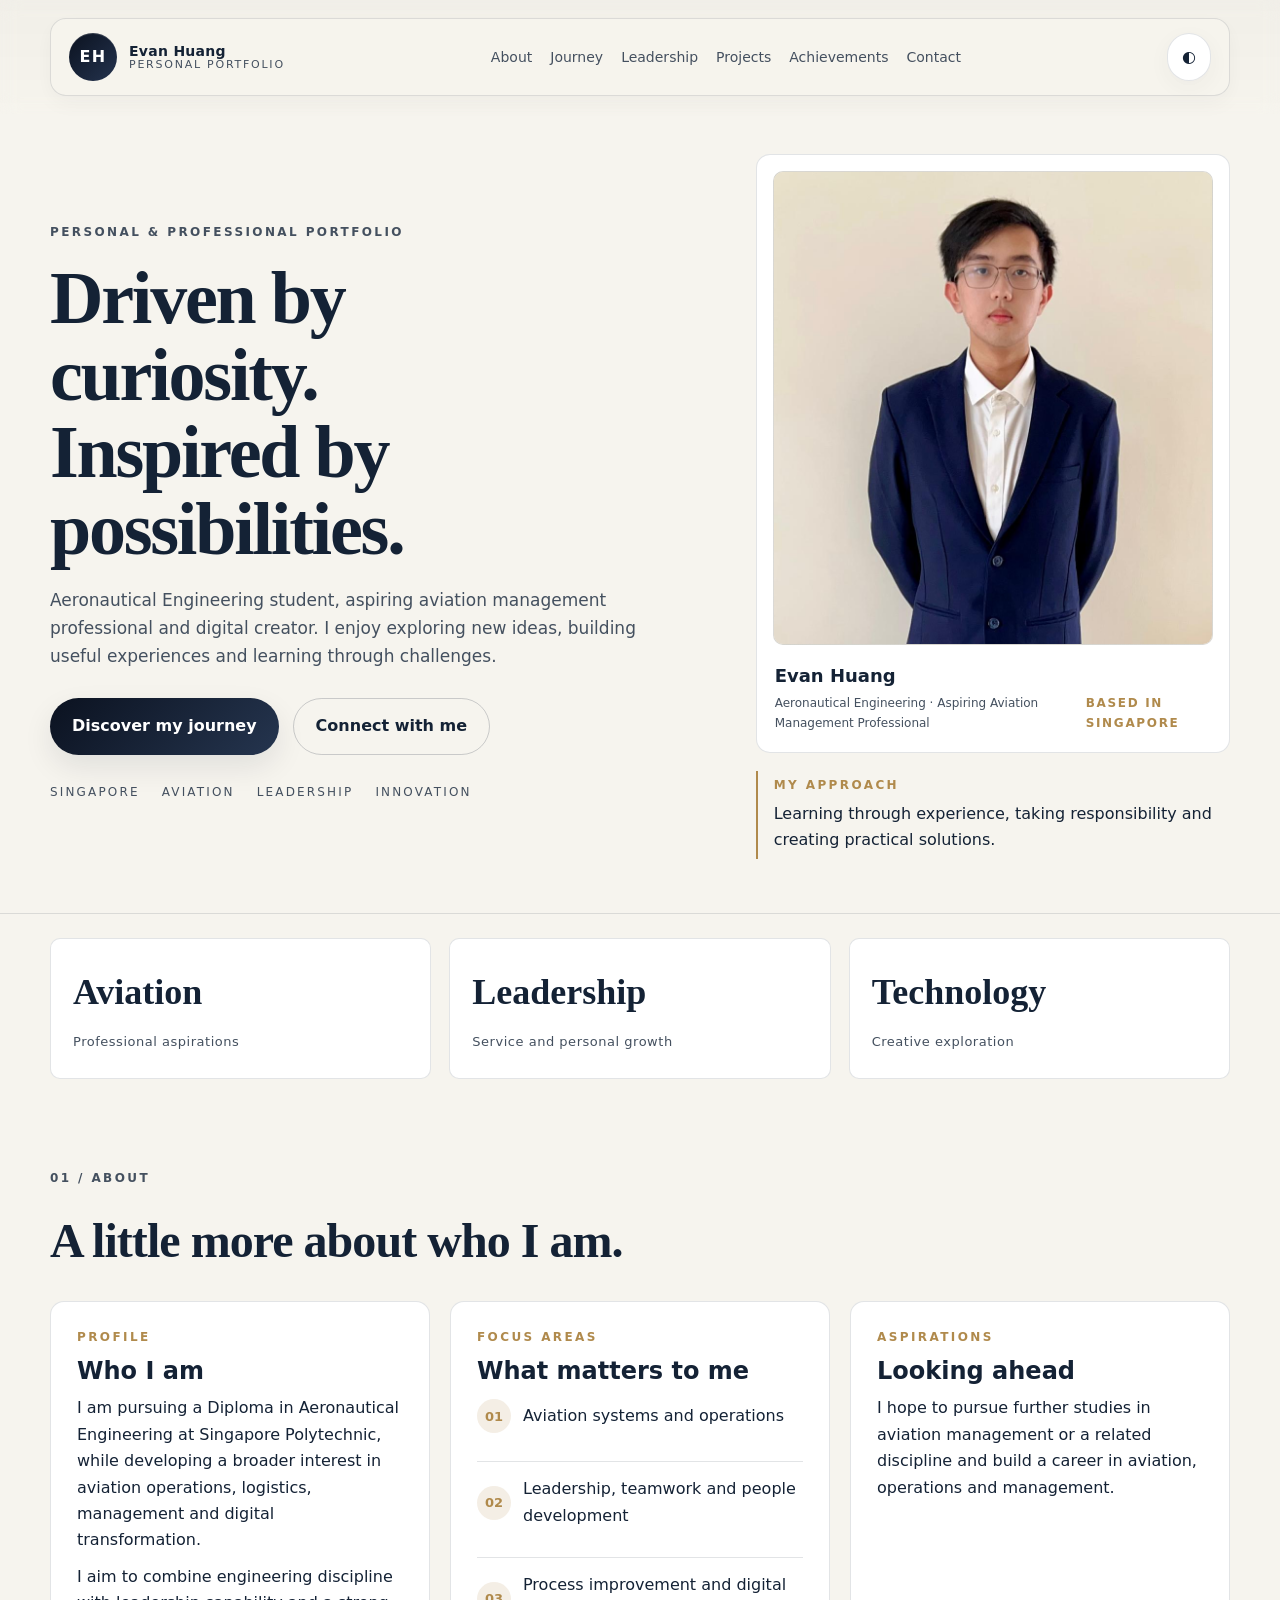
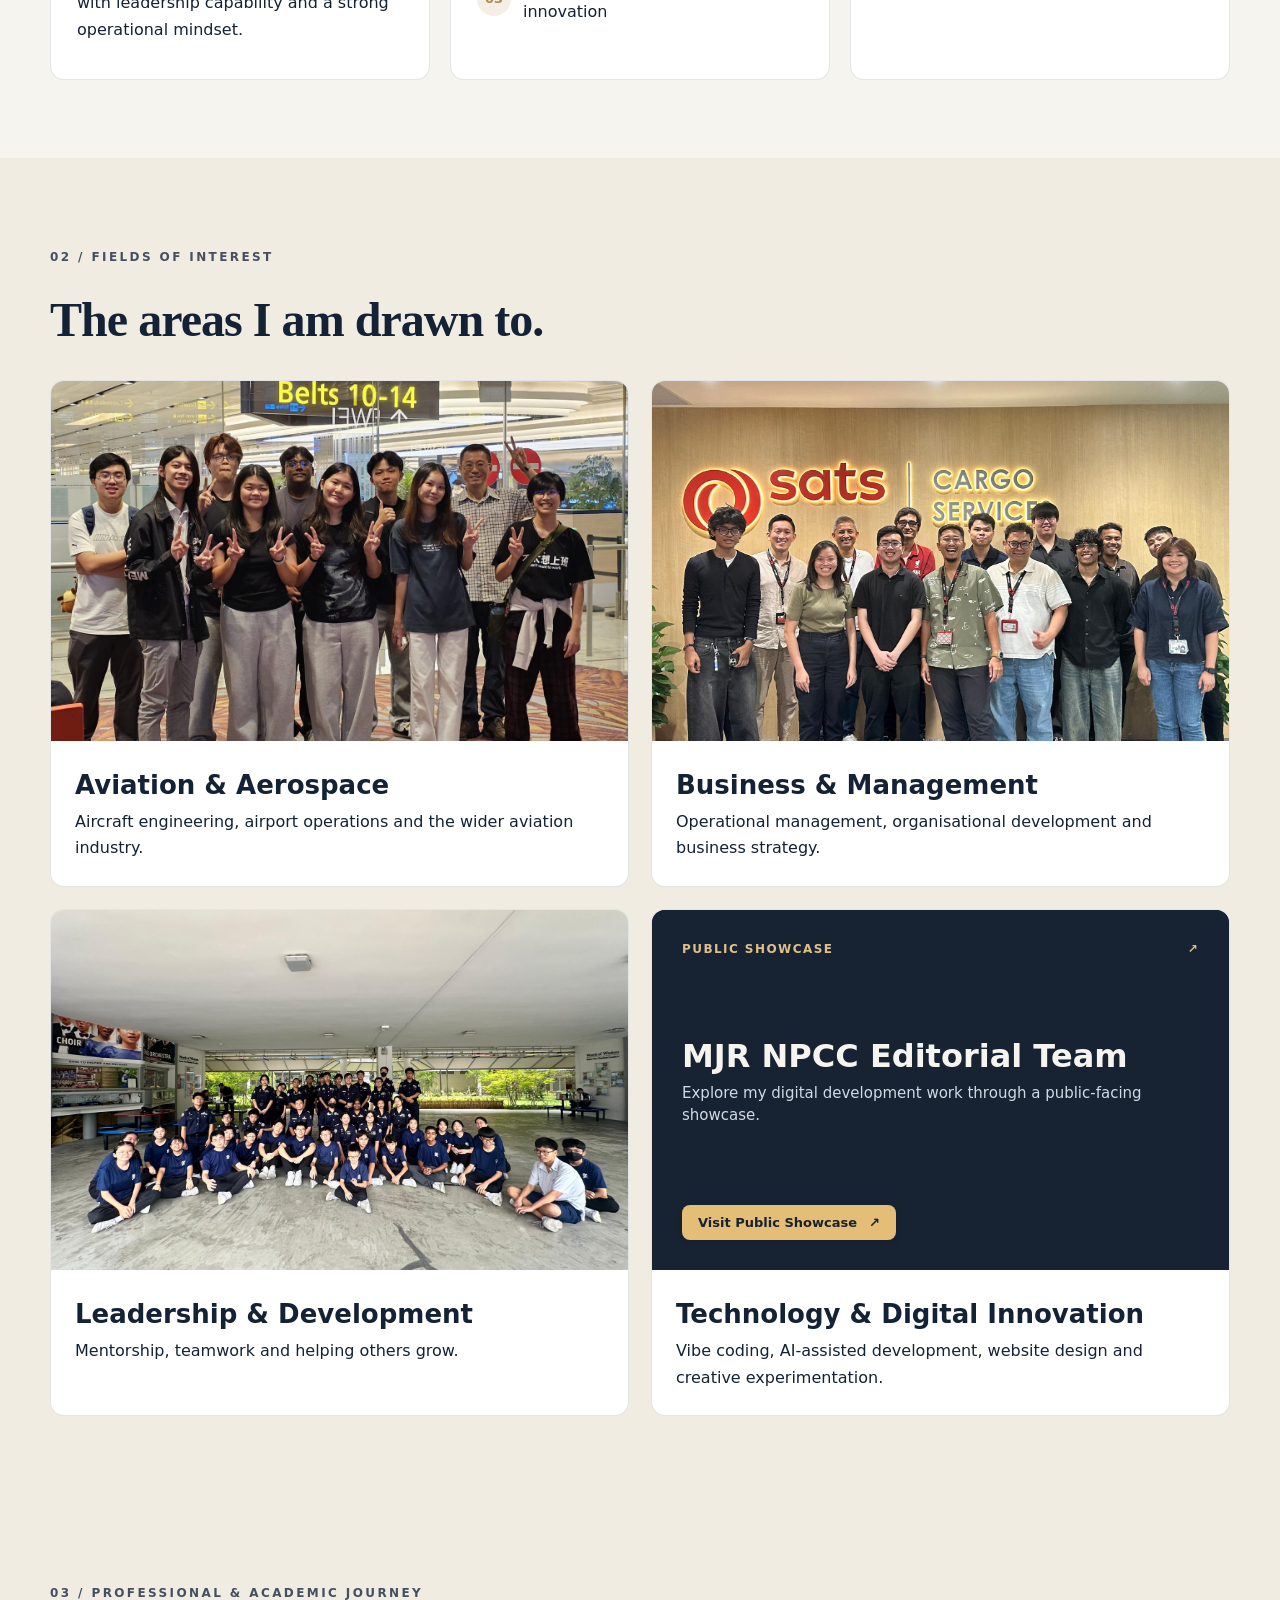
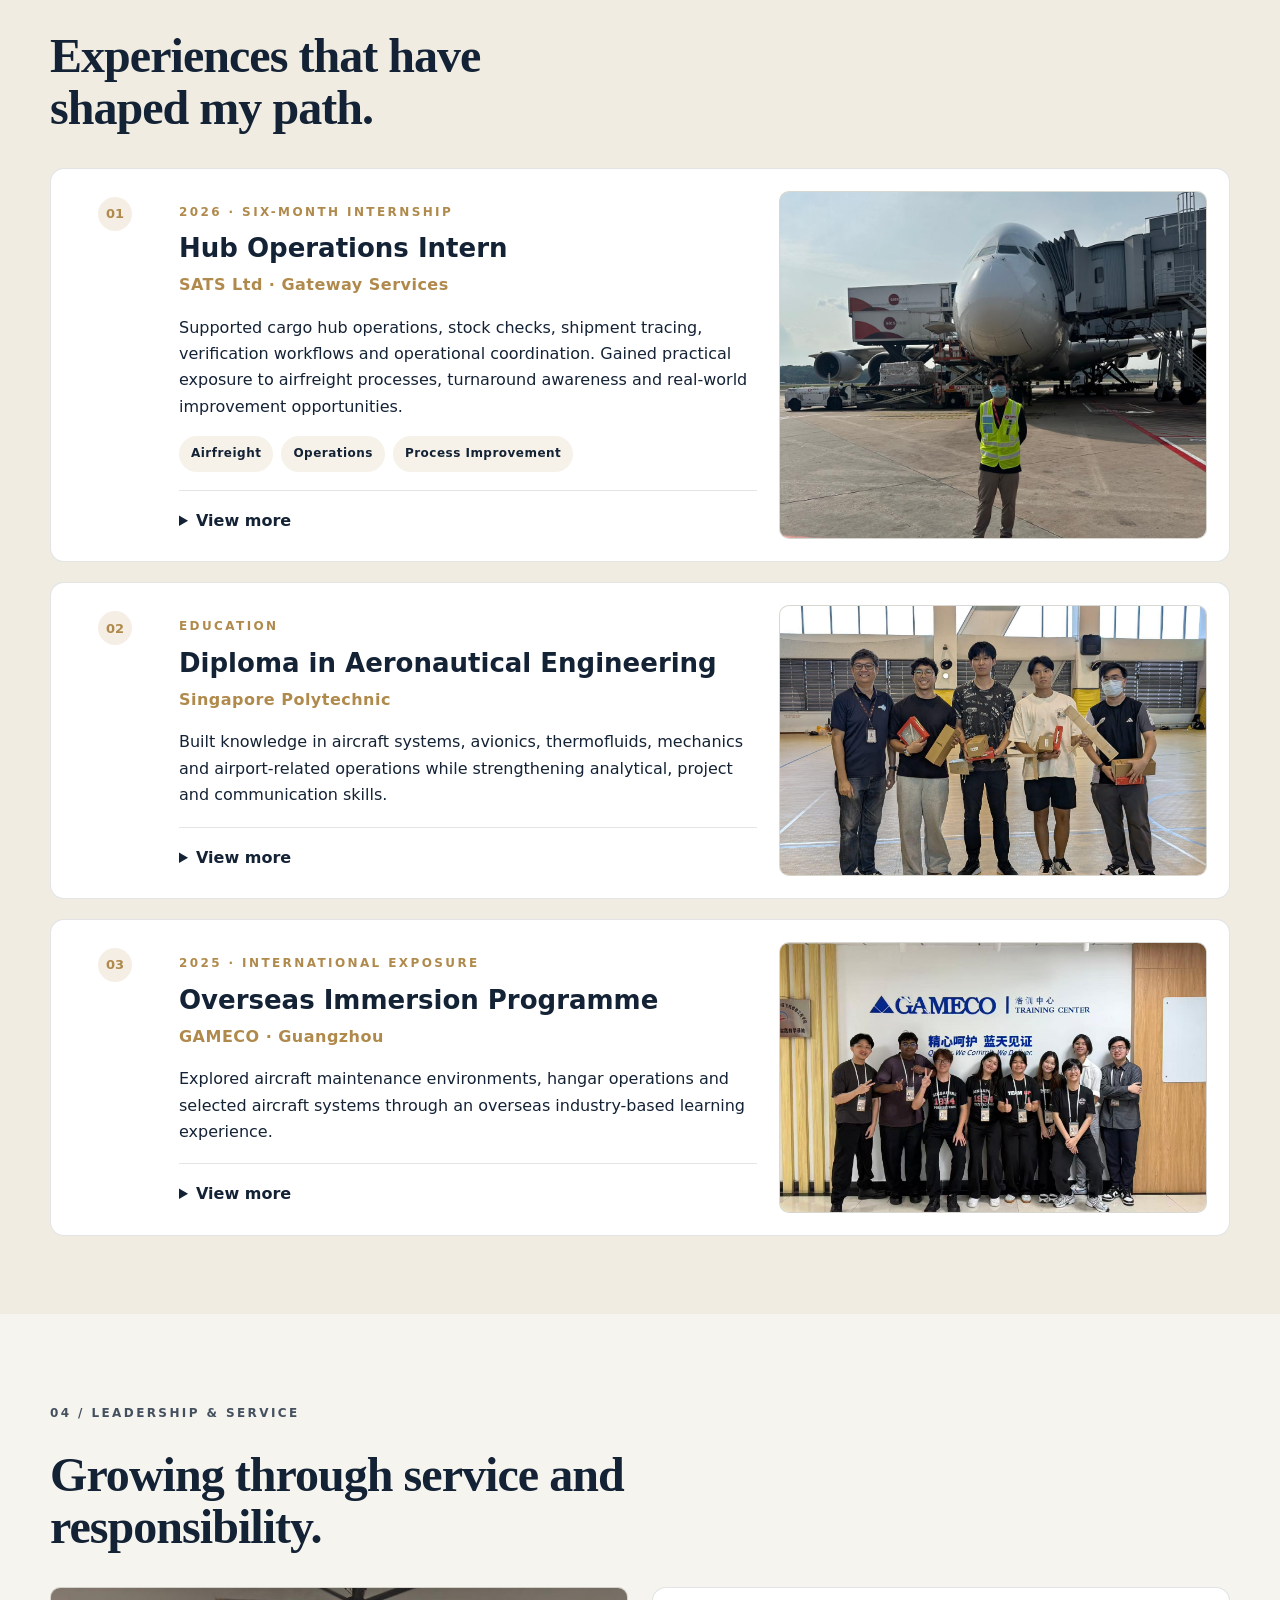
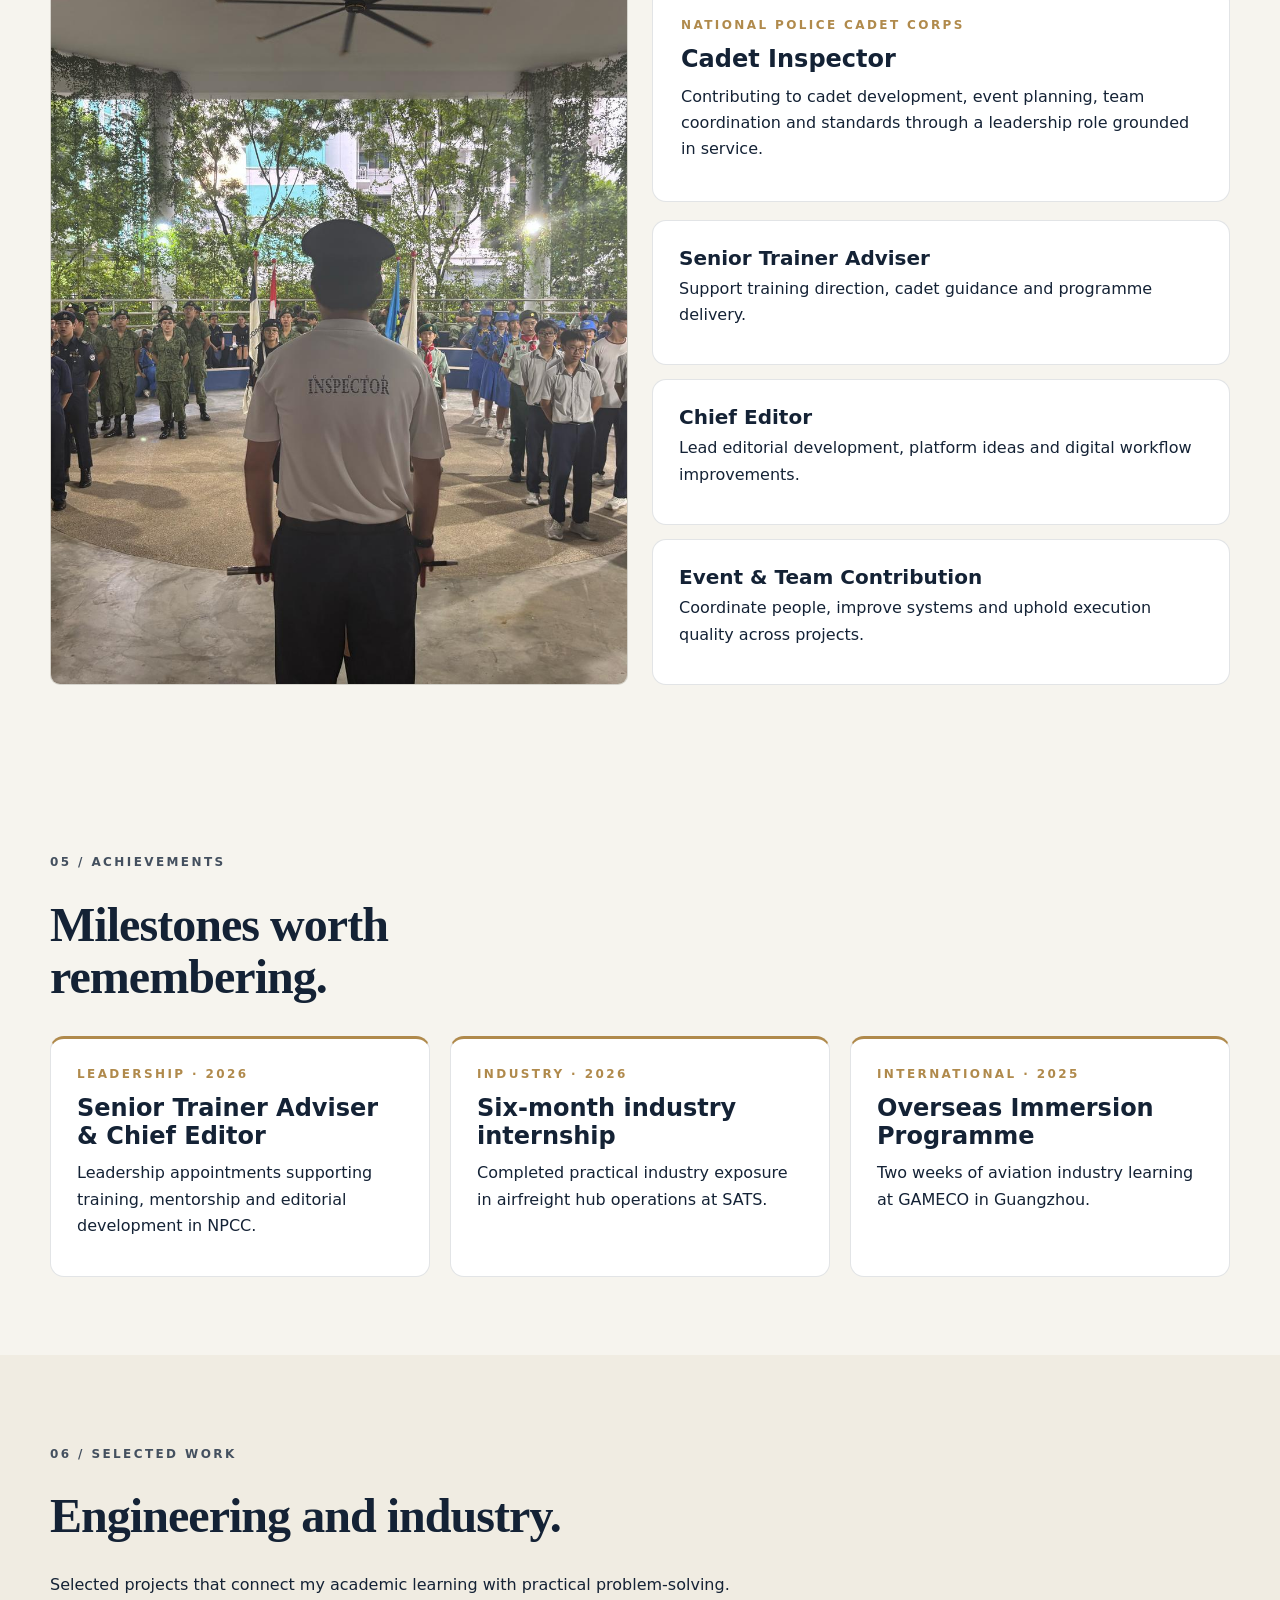
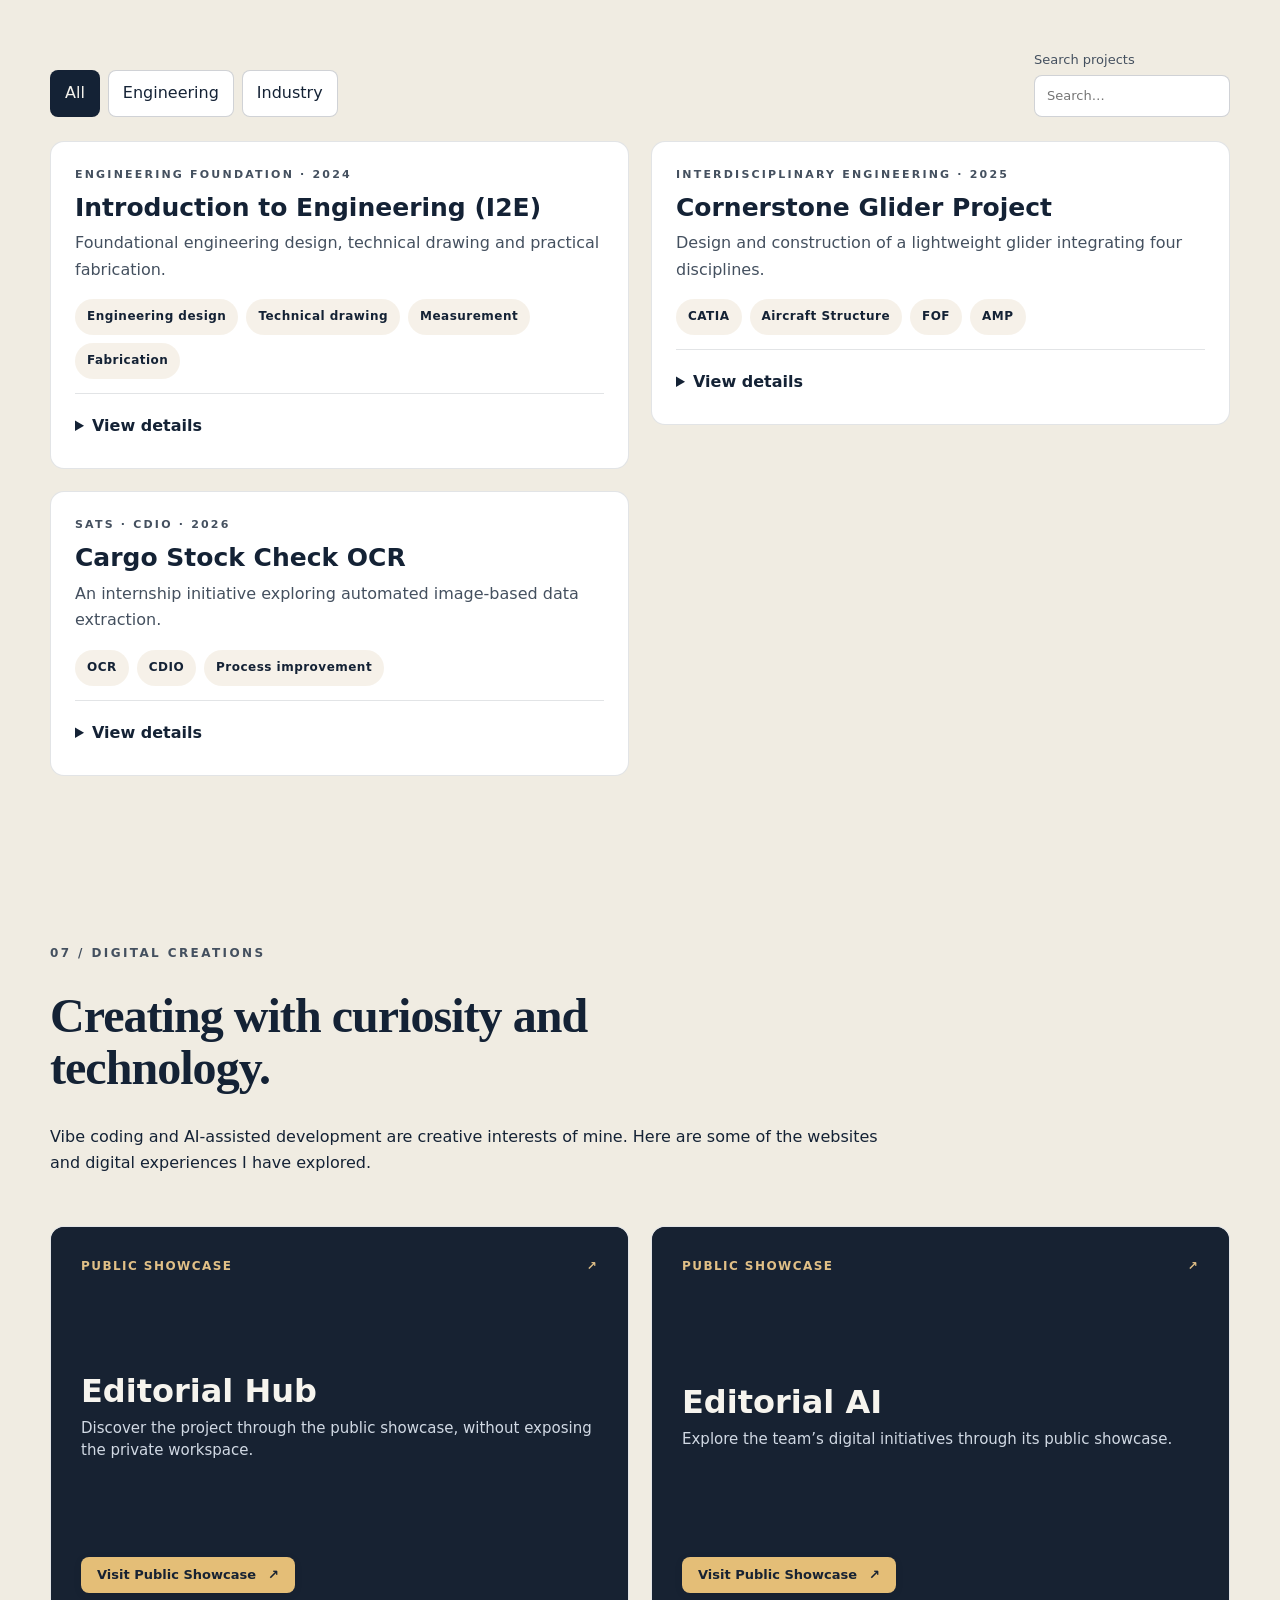
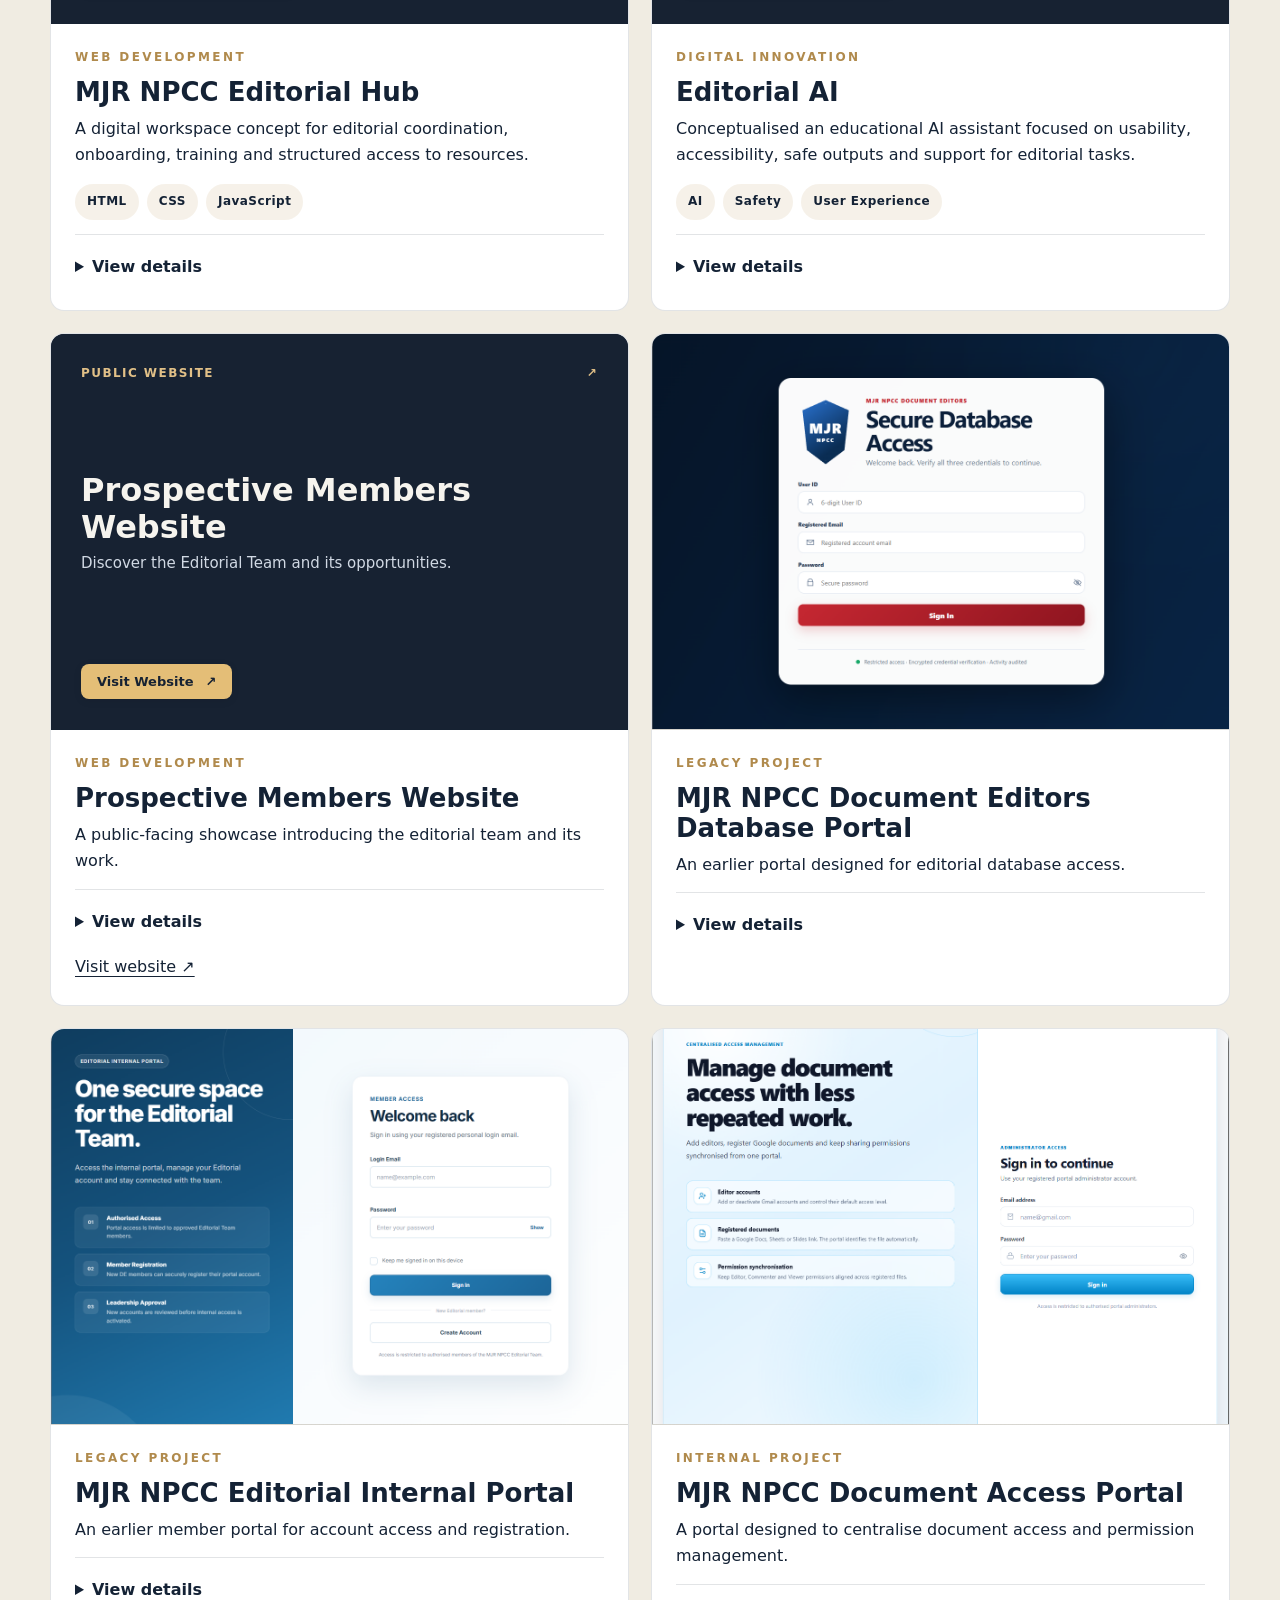
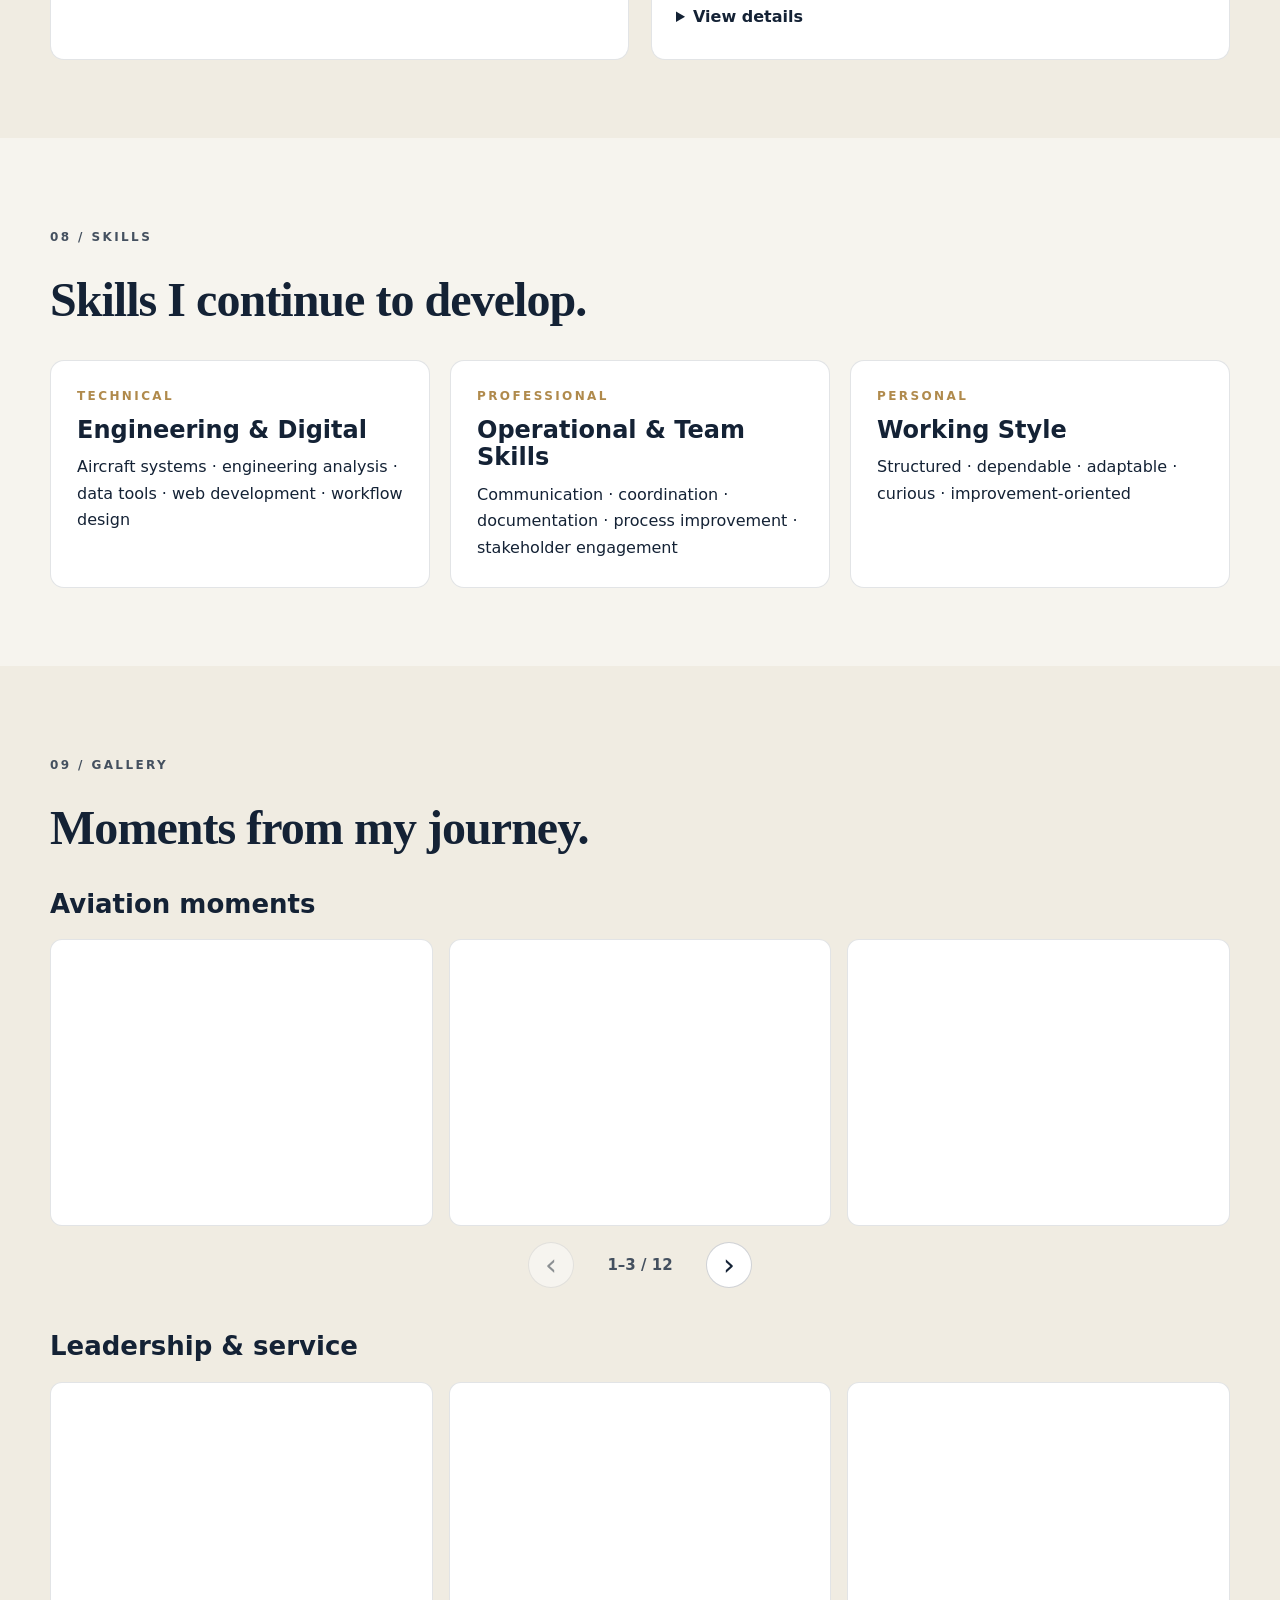
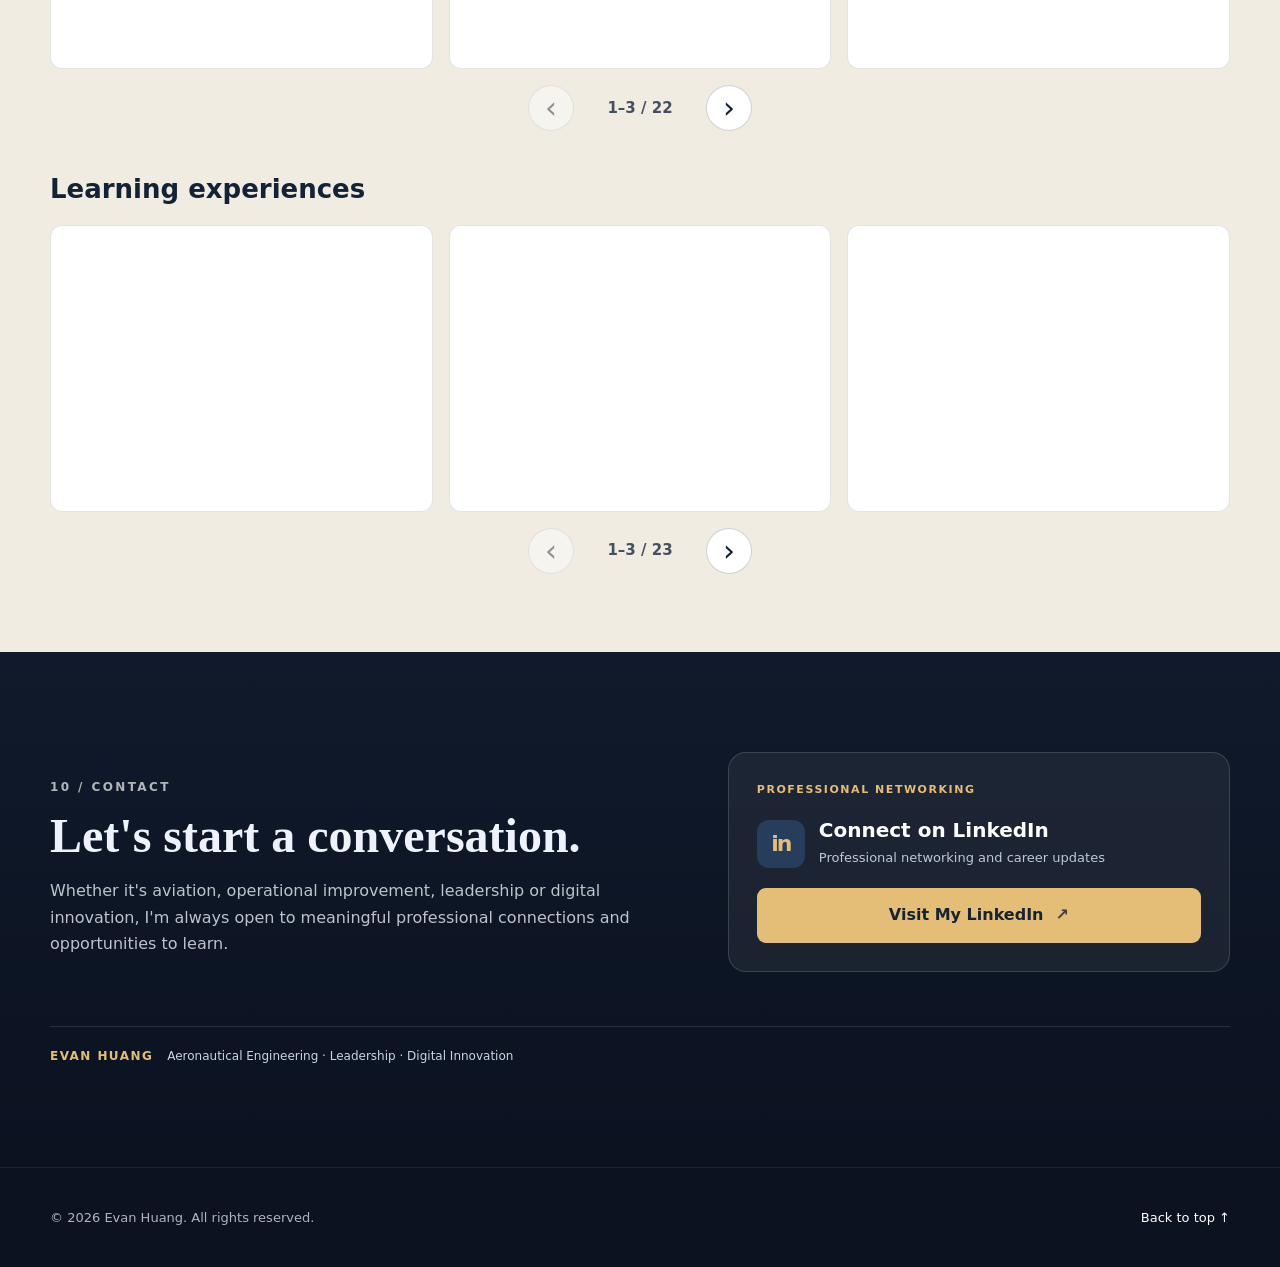
==== commit 90561769: "Change greeting from 'Hello World' to 'Goodbye World'" ====
--- a/index.html
+++ b/index.html
@@ -6,7 +6,7 @@
 <meta content="width=device-width, initial-scale=1" name="viewport"/>
 <meta content="A personal portfolio exploring aviation, leadership, achievements and digital creativity." name="description"/>
 <meta content="#0b1220" name="theme-color"/>
-<title>Evan Huang | Personal Portfolio</title>
+<title>Personal Portfolio | Aviation, Leadership & Innovation</title>
 <link href="style.css" rel="stylesheet"/>
 <script defer="" src="script.js"></script>
 </head>
@@ -17,7 +17,7 @@
 <a aria-label="Go to home section" class="brand" href="#home">
 <span class="brand-mark">EH</span>
 <span class="brand-copy">
-<strong data-name="">Evan Huang</strong>
+<strong data-name=""></strong>
 <small>Personal Portfolio</small>
 </span>
 </a>
@@ -58,7 +58,7 @@
 </div>
 <div class="portrait-meta">
 <div>
-<p data-name="">Evan Huang</p>
+<p data-name=""></p>
 <span>Aeronautical Engineering · Aspiring Aviation Management Professional</span>
 </div>
 <strong class="availability">Based in Singapore</strong>
@@ -105,7 +105,7 @@
 </article>
 </div>
 </div>
-</section><section class="section alt-section" id="interests"><div class="shell"><div class="section-head reveal"><p class="section-index">02 / FIELDS OF INTEREST</p><h2>The areas I am drawn to.</h2></div><div class="interest-grid"><article class="card interest-card reveal"><div class="media gallery-media" data-photo="aviation"><img alt="Aviation &amp; Aerospace" hidden=""/><div class="media-placeholder"><span>FIELD OF INTEREST</span><small>Photograph to be added</small></div></div><div class="project-body"><h3>Aviation &amp; Aerospace</h3><p>Aircraft engineering, airport operations and the wider aviation industry.</p></div></article><article class="card interest-card reveal"><div class="media gallery-media" data-photo="business"><img alt="Business &amp; Management" hidden=""/><div class="media-placeholder"><span>FIELD OF INTEREST</span><small>Photograph to be added</small></div></div><div class="project-body"><h3>Business &amp; Management</h3><p>Operational management, organisational development and business strategy.</p></div></article><article class="card interest-card reveal"><div class="media gallery-media" data-photo="people"><img alt="Leadership &amp; Development" hidden=""/><div class="media-placeholder"><span>FIELD OF INTEREST</span><small>Photograph to be added</small></div></div><div class="project-body"><h3>Leadership &amp; Development</h3><p>Mentorship, teamwork and helping others grow.</p></div></article><article class="card interest-card reveal"><div class="media gallery-media safe-preview"><a class="showcase-preview" href="https://mjr-npcc-editorial-hub-showcase.netlify.app/" rel="noopener noreferrer" target="_blank"><span class="preview-top"><span>PUBLIC SHOWCASE</span><span aria-hidden="true">↗</span></span><span class="preview-copy"><strong>MJR NPCC Editorial Team</strong><span>Explore my digital development work through a public-facing showcase.</span></span><span class="preview-bottom"><span>Visit showcase</span><span aria-hidden="true">→</span></span></a></div><div class="project-body"><h3>Technology &amp; Digital Innovation</h3><p>Vibe coding, AI-assisted development, website design and creative experimentation.</p></div></article></div></div></section>
+</section><section class="section alt-section" id="interests"><div class="shell"><div class="section-head reveal"><p class="section-index">02 / FIELDS OF INTEREST</p><h2>The areas I am drawn to.</h2></div><div class="interest-grid"><article class="card interest-card reveal"><div class="media gallery-media" data-photo="aviation"><img alt="Aviation &amp; Aerospace" hidden=""/><div class="media-placeholder"><span>FIELD OF INTEREST</span><small>Photograph to be added</small></div></div><div class="project-body"><h3>Aviation &amp; Aerospace</h3><p>Aircraft engineering, airport operations and the wider aviation industry.</p></div></article><article class="card interest-card reveal"><div class="media gallery-media" data-photo="business"><img alt="Business &amp; Management" hidden=""/><div class="media-placeholder"><span>FIELD OF INTEREST</span><small>Photograph to be added</small></div></div><div class="project-body"><h3>Business &amp; Management</h3><p>Operational management, organisational development and business strategy.</p></div></article><article class="card interest-card reveal"><div class="media gallery-media" data-photo="people"><img alt="Leadership &amp; Development" hidden=""/><div class="media-placeholder"><span>FIELD OF INTEREST</span><small>Photograph to be added</small></div></div><div class="project-body"><h3>Leadership &amp; Development</h3><p>Mentorship, teamwork and helping others grow.</p></div></article><article class="card interest-card reveal"><div class="media gallery-media safe-preview"><a class="showcase-preview" href="https://mjr-npcc-editorial-hub-showcase.netlify.app/" rel="noopener noreferrer" target="_blank"><span class="preview-top"><span>PUBLIC SHOWCASE</span><span aria-hidden="true">↗</span></span><span class="preview-copy"><strong>MJR NPCC Editorial Team</strong><span>Explore my digital development work through a public-facing showcase.</span></span><span class="preview-bottom"><span class="preview-action">Visit Public Showcase <span aria-hidden="true">↗</span></span></span></a></div><div class="project-body"><h3>Technology &amp; Digital Innovation</h3><p>Vibe coding, AI-assisted development, website design and creative experimentation.</p></div></article></div></div></section>
 <section class="section alt-section" id="journey">
 <div class="shell">
 <div class="section-head reveal">
@@ -232,7 +232,7 @@
 <p>Vibe coding and AI-assisted development are creative interests of mine. Here are some of the websites and digital experiences I have explored.</p></div>
 <div class="project-grid">
 <article class="project-card card reveal">
-<div class="media safe-preview"><a class="showcase-preview" href="https://mjr-npcc-editorial-hub-showcase.netlify.app/" rel="noopener noreferrer" target="_blank"><span class="preview-top"><span>PUBLIC SHOWCASE</span><span aria-hidden="true">↗</span></span><span class="preview-copy"><strong>Editorial Hub</strong><span>Discover the project through the public showcase, without exposing the private workspace.</span></span><span class="preview-bottom"><span>Visit showcase</span><span aria-hidden="true">→</span></span></a></div>
+<div class="media safe-preview"><a class="showcase-preview" href="https://mjr-npcc-editorial-hub-showcase.netlify.app/" rel="noopener noreferrer" target="_blank"><span class="preview-top"><span>PUBLIC SHOWCASE</span><span aria-hidden="true">↗</span></span><span class="preview-copy"><strong>Editorial Hub</strong><span>Discover the project through the public showcase, without exposing the private workspace.</span></span><span class="preview-bottom"><span class="preview-action">Visit Public Showcase <span aria-hidden="true">↗</span></span></span></a></div>
 <div class="project-body">
 <p class="mini-label">Web Development</p>
 <h3>MJR NPCC Editorial Hub</h3>
@@ -253,7 +253,7 @@
 </div>
 </article>
 <article class="project-card card reveal">
-<div class="media safe-preview"><a class="showcase-preview" href="https://mjr-npcc-editorial-hub-showcase.netlify.app/" rel="noopener noreferrer" target="_blank"><span class="preview-top"><span>PUBLIC SHOWCASE</span><span aria-hidden="true">↗</span></span><span class="preview-copy"><strong>Editorial AI</strong><span>Explore the team’s digital initiatives through its public showcase.</span></span><span class="preview-bottom"><span>Visit showcase</span><span aria-hidden="true">→</span></span></a></div>
+<div class="media safe-preview"><a class="showcase-preview" href="https://mjr-npcc-editorial-hub-showcase.netlify.app/" rel="noopener noreferrer" target="_blank"><span class="preview-top"><span>PUBLIC SHOWCASE</span><span aria-hidden="true">↗</span></span><span class="preview-copy"><strong>Editorial AI</strong><span>Explore the team’s digital initiatives through its public showcase.</span></span><span class="preview-bottom"><span class="preview-action">Visit Public Showcase <span aria-hidden="true">↗</span></span></span></a></div>
 <div class="project-body">
 <p class="mini-label">Digital Innovation</p>
 <h3>Editorial AI</h3>
@@ -273,7 +273,7 @@
 </details>
 </div>
 </article>
-<article class="project-card card"><div class="media safe-preview"><a class="showcase-preview" href="https://mjr-npcc-de-prospective-website.netlify.app/" rel="noopener noreferrer" target="_blank"><span class="preview-top">PUBLIC WEBSITE <span>↗</span></span><span class="preview-copy"><strong>Prospective Members Website</strong><span>Discover the Editorial Team and its opportunities.</span></span><span class="preview-bottom">Visit website <span>→</span></span></a></div><div class="project-body"><p class="mini-label">Web development</p><h3>Prospective Members Website</h3><p>A public-facing showcase introducing the editorial team and its work.</p><details class="more"><summary>View details</summary><p>Designed to communicate the team's purpose and opportunities while separating public information from private operational content.</p></details><a class="text-link" href="https://mjr-npcc-de-prospective-website.netlify.app/" rel="noopener noreferrer" target="_blank">Visit website ↗</a></div></article><article class="project-card card"><div class="media portal-media" data-photo="database"><img alt="MJR NPCC Document Editors Database Portal login interface" hidden=""/><div class="media-placeholder"><span>INTERFACE PREVIEW</span></div></div><div class="project-body"><p class="mini-label">Legacy project</p><h3>MJR NPCC Document Editors Database Portal</h3><p>An earlier portal designed for editorial database access.</p><details class="more"><summary>View details</summary><p>Login interface shown for design documentation. Internal screens are not published.</p></details></div></article><article class="project-card card"><div class="media portal-media" data-photo="internal"><img alt="MJR NPCC Editorial Internal Portal login interface" hidden=""/><div class="media-placeholder"><span>INTERFACE PREVIEW</span></div></div><div class="project-body"><p class="mini-label">Legacy project</p><h3>MJR NPCC Editorial Internal Portal</h3><p>An earlier member portal for account access and registration.</p><details class="more"><summary>View details</summary><p>Login interface shown for design documentation. Internal screens are not published.</p></details></div></article><article class="project-card card"><div class="media portal-media" data-photo="access"><img alt="MJR NPCC Document Access Portal login interface" hidden=""/><div class="media-placeholder"><span>INTERFACE PREVIEW</span></div></div><div class="project-body"><p class="mini-label">Internal project</p><h3>MJR NPCC Document Access Portal</h3><p>A portal designed to centralise document access and permission management.</p><details class="more"><summary>View details</summary><p>Login interface shown for design documentation. Internal screens are not published.</p></details></div></article></div>
+<article class="project-card card"><div class="media safe-preview"><a class="showcase-preview" href="https://mjr-npcc-de-prospective-website.netlify.app/" rel="noopener noreferrer" target="_blank"><span class="preview-top">PUBLIC WEBSITE <span>↗</span></span><span class="preview-copy"><strong>Prospective Members Website</strong><span>Discover the Editorial Team and its opportunities.</span></span><span class="preview-bottom"><span class="preview-action">Visit Website <span aria-hidden="true">↗</span></span></span></a></div><div class="project-body"><p class="mini-label">Web development</p><h3>Prospective Members Website</h3><p>A public-facing showcase introducing the editorial team and its work.</p><details class="more"><summary>View details</summary><p>Designed to communicate the team's purpose and opportunities while separating public information from private operational content.</p></details><a class="text-link" href="https://mjr-npcc-de-prospective-website.netlify.app/" rel="noopener noreferrer" target="_blank">Visit website ↗</a></div></article><article class="project-card card"><div class="media portal-media" data-photo="database"><img alt="MJR NPCC Document Editors Database Portal login interface" hidden=""/><div class="media-placeholder"><span>INTERFACE PREVIEW</span></div></div><div class="project-body"><p class="mini-label">Legacy project</p><h3>MJR NPCC Document Editors Database Portal</h3><p>An earlier portal designed for editorial database access.</p><details class="more"><summary>View details</summary><p>Login interface shown for design documentation. Internal screens are not published.</p></details></div></article><article class="project-card card"><div class="media portal-media" data-photo="internal"><img alt="MJR NPCC Editorial Internal Portal login interface" hidden=""/><div class="media-placeholder"><span>INTERFACE PREVIEW</span></div></div><div class="project-body"><p class="mini-label">Legacy project</p><h3>MJR NPCC Editorial Internal Portal</h3><p>An earlier member portal for account access and registration.</p><details class="more"><summary>View details</summary><p>Login interface shown for design documentation. Internal screens are not published.</p></details></div></article><article class="project-card card"><div class="media portal-media" data-photo="access"><img alt="MJR NPCC Document Access Portal login interface" hidden=""/><div class="media-placeholder"><span>INTERFACE PREVIEW</span></div></div><div class="project-body"><p class="mini-label">Internal project</p><h3>MJR NPCC Document Access Portal</h3><p>A portal designed to centralise document access and permission management.</p><details class="more"><summary>View details</summary><p>Login interface shown for design documentation. Internal screens are not published.</p></details></div></article></div>
 </div>
 </section>
 <section class="section" id="capabilities">
@@ -300,31 +300,31 @@
 </article>
 </div>
 </div>
-</section><section class="section alt-section" id="gallery"><div class="shell"><div class="section-head reveal"><p class="section-index">09 / GALLERY</p><h2>Moments from my journey.</h2></div><div class="gallery-grid single-gallery-grid"><div class="collection" data-gallery="aviationGallery" hidden=""><div class="collection-head"><h4>Aviation moments</h4></div></div><div class="collection" data-gallery="leadershipGallery" hidden=""><div class="collection-head"><h4>Leadership &amp; service</h4></div></div><div class="collection" data-gallery="learningGallery" hidden=""><div class="collection-head"><h4>Learning experiences</h4></div></div></div></div></section>
+</section><section class="section alt-section" id="gallery"><div class="shell"><div class="section-head reveal"><p class="section-index">09 / GALLERY</p><h2>Moments from my journey.</h2></div><div class="gallery-category-stack"><div class="collection" data-gallery="aviationGallery" hidden=""><div class="collection-head"><h4>Aviation moments</h4></div></div><div class="collection" data-gallery="leadershipGallery" hidden=""><div class="collection-head"><h4>Leadership &amp; service</h4></div></div><div class="collection" data-gallery="learningGallery" hidden=""><div class="collection-head"><h4>Learning experiences</h4></div></div></div></div></section>
 <section class="contact-section" id="contact">
-<div class="shell contact-grid">
-<div class="contact-copy reveal">
-<p class="section-index light">10 / CONTACT</p>
-<h2>Let’s connect.</h2>
-<p>
-            I welcome professional connections in aviation, operations, leadership development and digital innovation.
-          </p>
-</div>
-<div class="contact-panel card reveal">
-<p class="mini-label">Contact</p>
-<div class="contact-links">
-<a hidden="" id="emailLink">Email <span>↗</span></a>
-<a hidden="" id="linkedinLink">LinkedIn <span>↗</span></a>
-<a hidden="" id="resumePanelLink">Résumé <span>↗</span></a>
-<p id="contactFallback">Contact details will be available when added.</p>
-</div>
-</div>
-</div>
+<div class="shell contact-grid contact-grid-refined">
+  <div class="contact-copy reveal">
+    <p class="section-index light">10 / CONTACT</p>
+    <h2>Let's start a conversation.</h2>
+    <p>Whether it's aviation, operational improvement, leadership or digital innovation, I'm always open to meaningful professional connections and opportunities to learn.</p>
+  </div>
+  <div class="contact-panel card reveal contact-panel-refined">
+    <p class="mini-label">PROFESSIONAL NETWORKING</p>
+    <div class="contact-network-title"><span class="contact-network-icon" aria-hidden="true">in</span><div><h3>Connect on LinkedIn</h3><p>Professional networking and career updates</p></div></div>
+    <div class="contact-links">
+      <a class="contact-action" hidden="" id="linkedinLink">Visit My LinkedIn <span aria-hidden="true">↗</span></a>
+      <a hidden="" id="emailLink">Email <span aria-hidden="true">↗</span></a>
+      <a hidden="" id="resumePanelLink">Résumé <span aria-hidden="true">↗</span></a>
+      <p id="contactFallback">Contact details will be available when added.</p>
+    </div>
+  </div>
+</div>
+<div class="shell contact-signature"><span data-name="" data-uppercase-name=""></span><span>Aeronautical Engineering · Leadership · Digital Innovation</span></div>
 </section>
 </main>
 <footer class="site-footer">
 <div class="shell footer-bar">
-<p>© <span id="currentYear"></span> <span data-name="">Evan Huang</span>. Personal Portfolio.</p>
+<p>© <span id="currentYear"></span> <span data-name=""></span>. All rights reserved.</p>
 <a href="#home">Back to top ↑</a>
 </div>
 </footer>
--- a/style.css
+++ b/style.css
@@ -335,3 +335,53 @@
 .video-carousel .carousel-arrow{opacity:.55}
 .video-carousel-caption{color:var(--ink-soft);font-size:13px;margin:8px 0 0}
 @media(pointer:coarse){.video-carousel .carousel-arrow{opacity:.8}}
+
+
+/* V4.6: three photographs per category, independent, compact arrows */
+#gallery .gallery-category-stack{display:grid;grid-template-columns:1fr;gap:30px;}
+#gallery .gallery-category-stack>.collection{margin:0!important;min-width:0;}
+#gallery .gallery-row-heading{margin-bottom:12px;}
+#gallery .gallery-row-heading h3{font-size:16px;font-weight:650;margin:0;color:var(--ink);}
+.gallery-row-controls{display:flex;align-items:center;gap:8px;}
+.gallery-progress{color:var(--ink-soft);font-size:12px;font-variant-numeric:tabular-nums;margin-right:6px;}
+.gallery-row-controls .gallery-nav{border:1px solid var(--line-strong);background:var(--bg-elev);color:var(--ink);width:30px;height:30px;border-radius:50%;padding:0;display:grid;place-items:center;font-size:21px;line-height:1;cursor:pointer;transition:background .2s,border-color .2s;}
+.gallery-row-controls .gallery-nav:hover:not(:disabled){border-color:var(--accent);background:var(--bg-soft);}
+.gallery-row-controls .gallery-nav:disabled{opacity:.3;cursor:default;}
+.gallery-three-frame{display:grid;grid-template-columns:repeat(3,minmax(0,1fr));gap:16px;min-width:0;touch-action:pan-y;}
+.gallery-three-photo{position:relative;display:block;width:100%;aspect-ratio:4/3;overflow:hidden;border:1px solid var(--line);border-radius:12px;padding:0;background:var(--bg-elev);cursor:zoom-in;}
+.gallery-three-photo img{display:block;width:100%;height:100%;object-fit:cover;transition:transform .25s ease;}
+.gallery-three-photo:hover img{transform:scale(1.025);}
+.gallery-three-missing{position:absolute;inset:0;display:grid;place-items:center;color:var(--ink-soft);font-size:12px;}
+.gallery-three-missing[hidden]{display:none!important;}
+@media(max-width:640px){.gallery-three-frame{grid-template-columns:1fr;}.gallery-three-photo{aspect-ratio:16/10;}.gallery-category-stack{gap:22px!important;}}
+/* Restrained, clearly clickable public showcase action while preserving existing card size. */
+.showcase-preview .preview-action{display:inline-flex;align-items:center;justify-content:center;gap:12px;background:#e4be77;color:#172232;padding:10px 16px;border-radius:8px;font-size:13px;font-weight:750;line-height:1.2;box-shadow:0 2px 8px rgba(0,0,0,.08);}
+.showcase-preview:hover .preview-action,.showcase-preview:focus-visible .preview-action{background:#f0d29b;}
+.showcase-preview .preview-bottom{border-top:0;padding-top:0;}
+@media(max-width:600px){.showcase-preview .preview-action{padding:9px 11px;font-size:12px;}}
+/* Refined contact design */
+.contact-grid-refined{align-items:center;gap:clamp(24px,5vw,72px)}
+.contact-panel-refined{padding:28px;background:rgba(255,255,255,.06);border:1px solid rgba(255,255,255,.14);border-radius:18px;}
+.contact-panel-refined .mini-label{color:#e4be77;font-size:11px;letter-spacing:.14em;margin:0 0 20px;}
+.contact-network-title{display:flex;gap:14px;align-items:center;}
+.contact-network-icon{background:#263d5b;color:#e4be77;width:48px;height:48px;flex:none;border-radius:12px;display:grid;place-items:center;font-size:22px;font-weight:800;letter-spacing:-.09em;}
+.contact-network-title h3{color:#fff;margin:0 0 5px;font-size:20px;}
+.contact-network-title p{color:#bfc8d5;font-size:13px;margin:0;}
+.contact-panel-refined .contact-links{margin-top:20px;gap:8px;}
+.contact-panel-refined .contact-links a.contact-action{background:#e4be77;color:#172232;border:0;border-radius:9px;padding:14px 18px;justify-content:center;gap:12px;text-decoration:none;transition:background .2s,transform .2s;}
+.contact-panel-refined .contact-links a.contact-action:hover{background:#f0d29b;transform:translateY(-1px);}
+.contact-signature{display:flex;align-items:center;gap:14px;margin-top:54px;padding-top:20px;border-top:1px solid rgba(255,255,255,.12);color:#cbd5e1;font-size:12px;flex-wrap:wrap;}
+.contact-signature span:first-child{color:#e4be77;font-weight:750;letter-spacing:.12em;}
+@media(max-width:760px){.contact-panel-refined{padding:22px;}.contact-signature{margin-top:30px;}}
+
+/* V4.6.2: larger gallery headings and centered, accessible navigation. */
+#gallery .gallery-row-heading{margin-bottom:18px;}
+#gallery .gallery-row-heading h3{font-size:clamp(21px,2.2vw,26px);font-weight:700;line-height:1.3;}
+#gallery .gallery-category-stack{gap:42px;}
+#gallery .gallery-row-controls{display:flex;justify-content:center;align-items:center;gap:16px;margin-top:16px;}
+#gallery .gallery-progress{font-size:15px;font-weight:600;min-width:100px;text-align:center;margin:0;line-height:1.4;}
+#gallery .gallery-row-controls .gallery-nav{width:46px;height:46px;flex:0 0 46px;font-size:30px;line-height:1;}
+#gallery .gallery-row-controls .gallery-nav:hover:not(:disabled){background:var(--ink);color:var(--bg);border-color:var(--ink);}
+#gallery .gallery-row-controls .gallery-nav:disabled{opacity:.45;}
+.single-carousel .carousel-arrow{width:44px;height:44px;font-size:30px;}
+@media(max-width:640px){#gallery .gallery-category-stack{gap:32px!important;}#gallery .gallery-row-heading h3{font-size:21px;}#gallery .gallery-row-controls{gap:12px;margin-top:14px;}.single-carousel .carousel-arrow{width:44px;height:44px;}}
